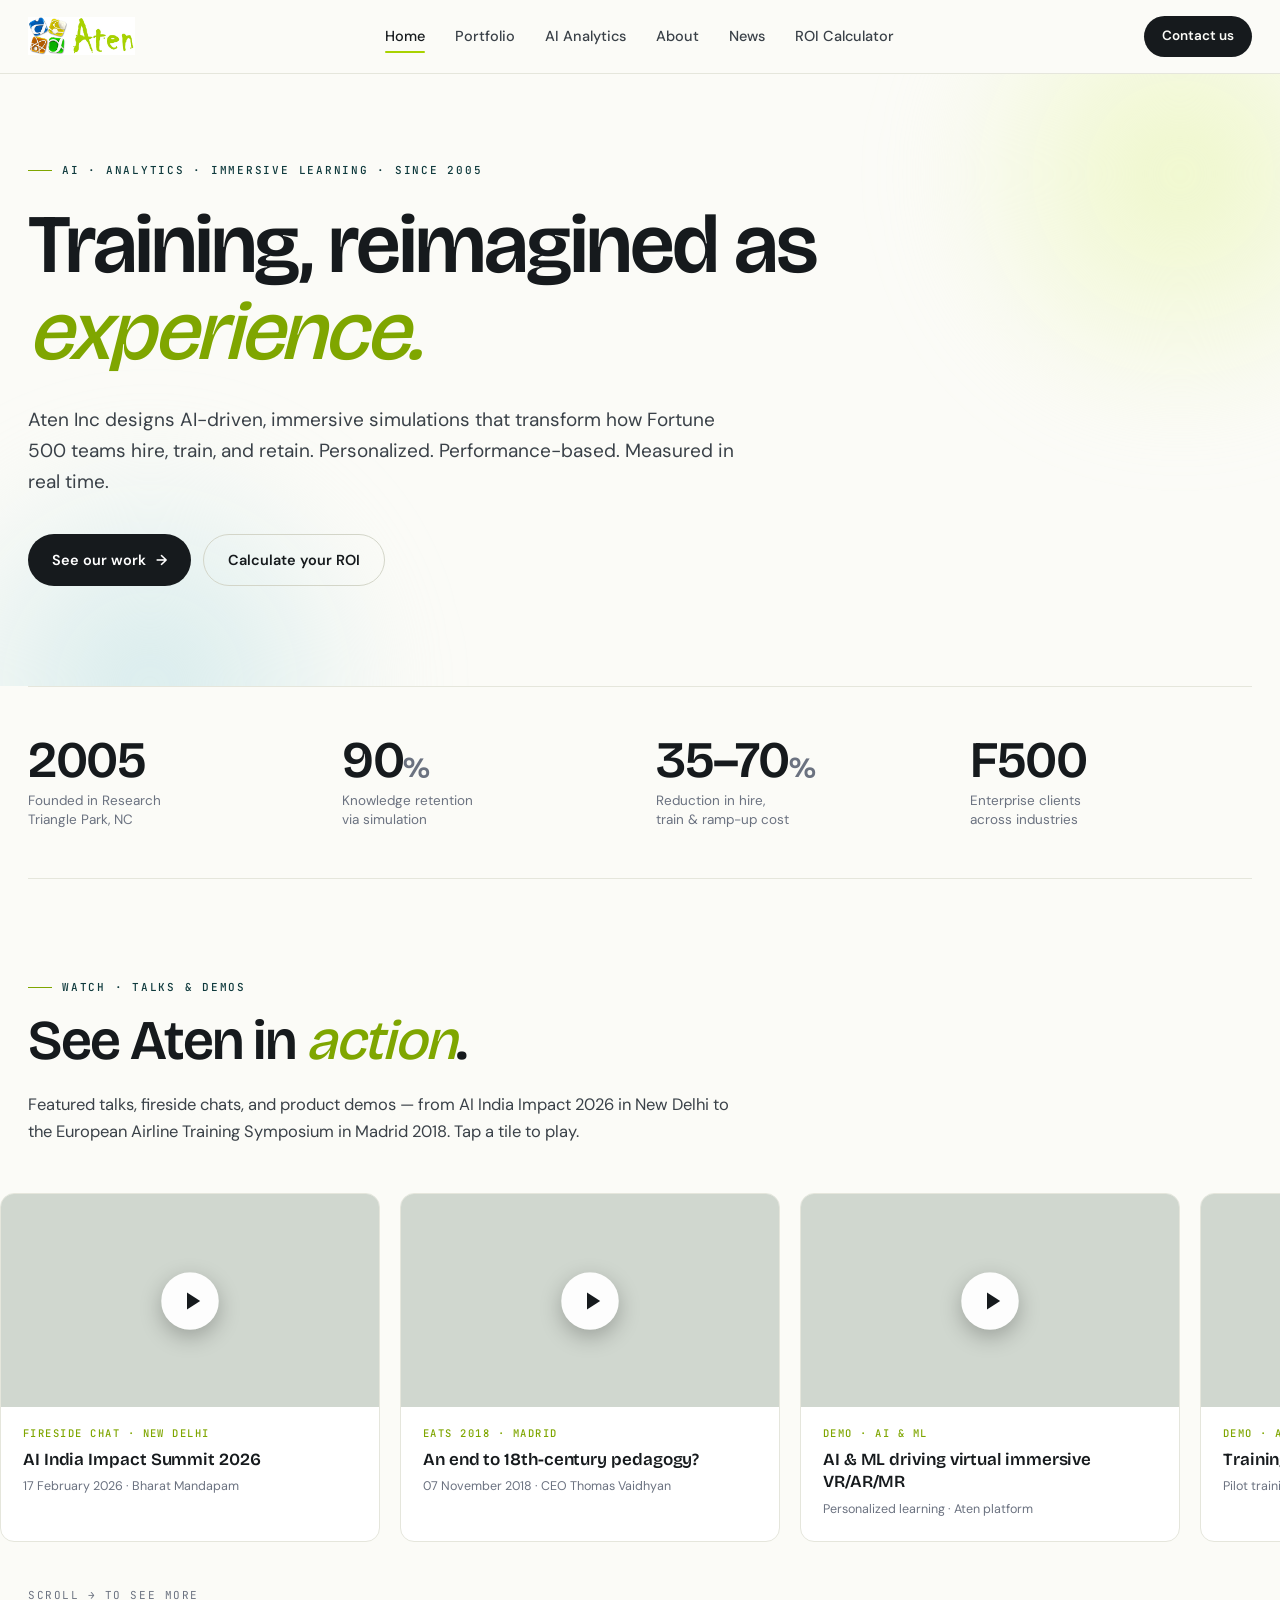
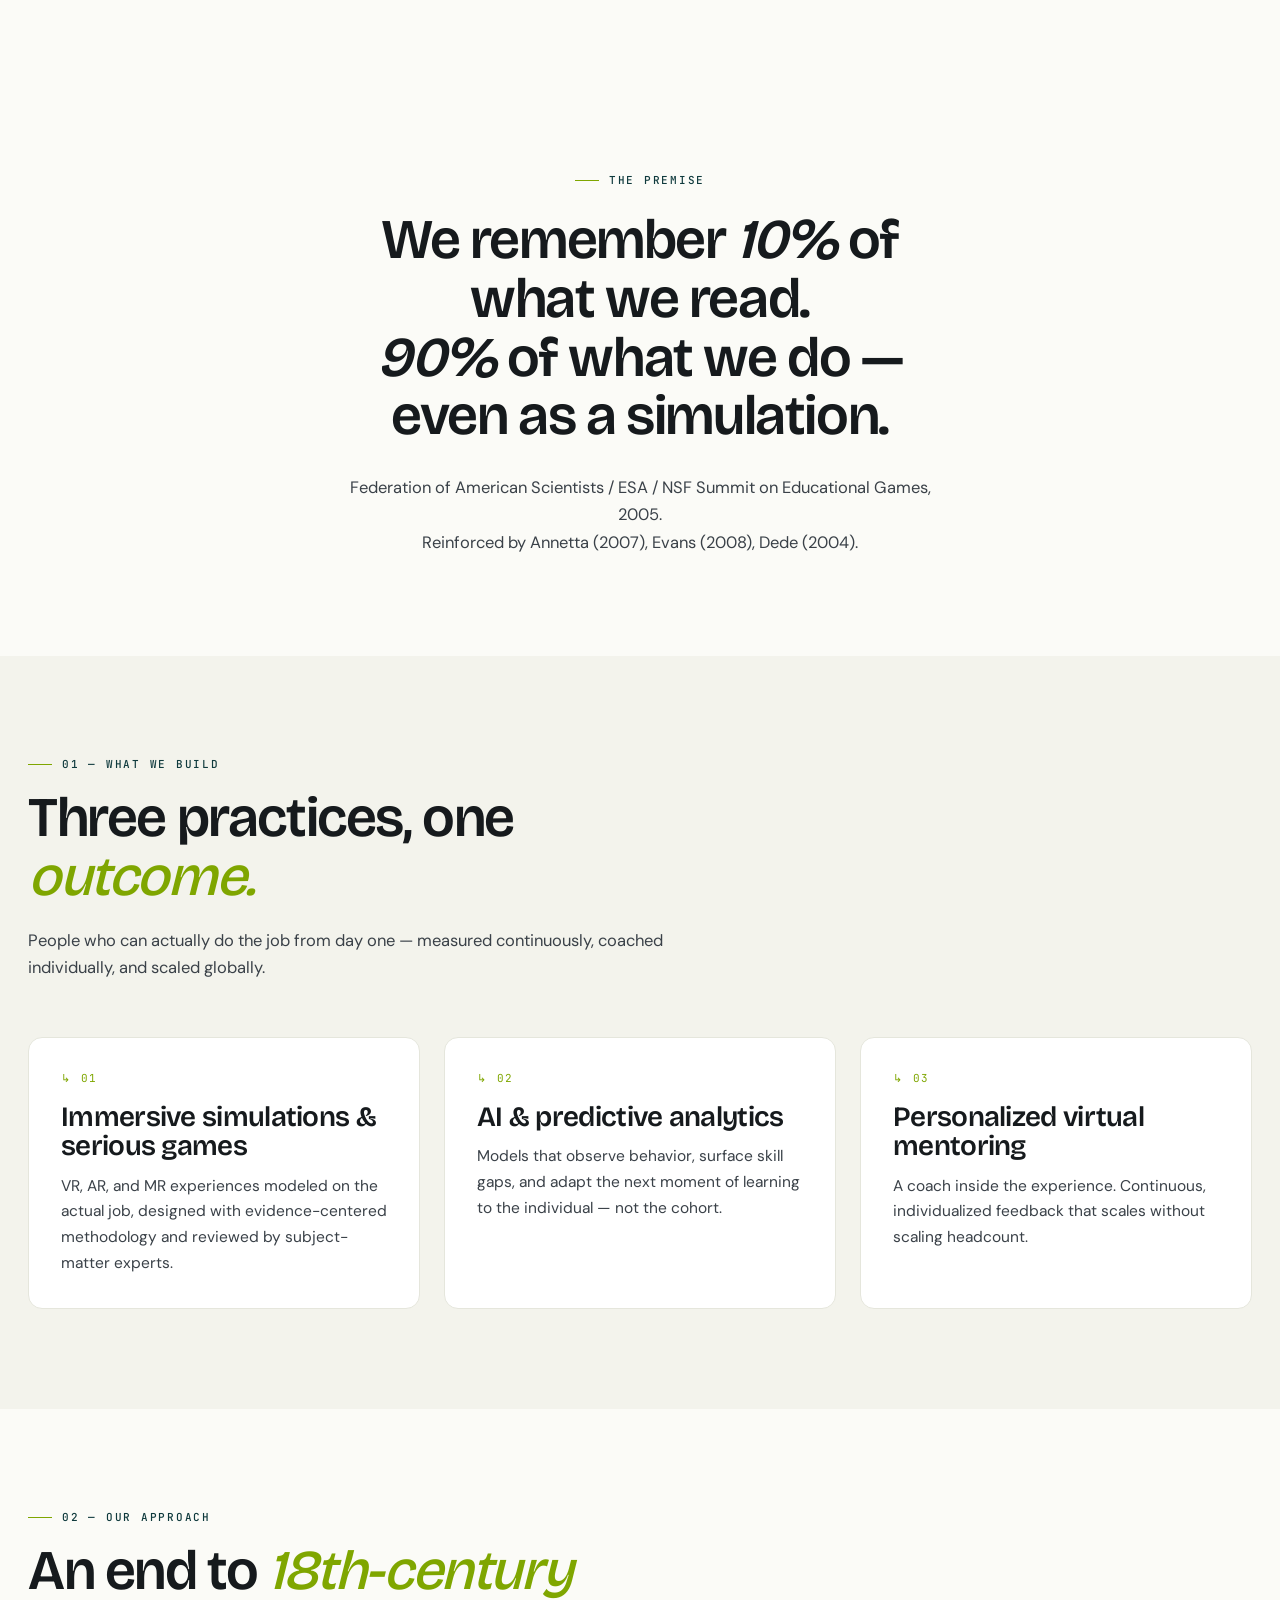
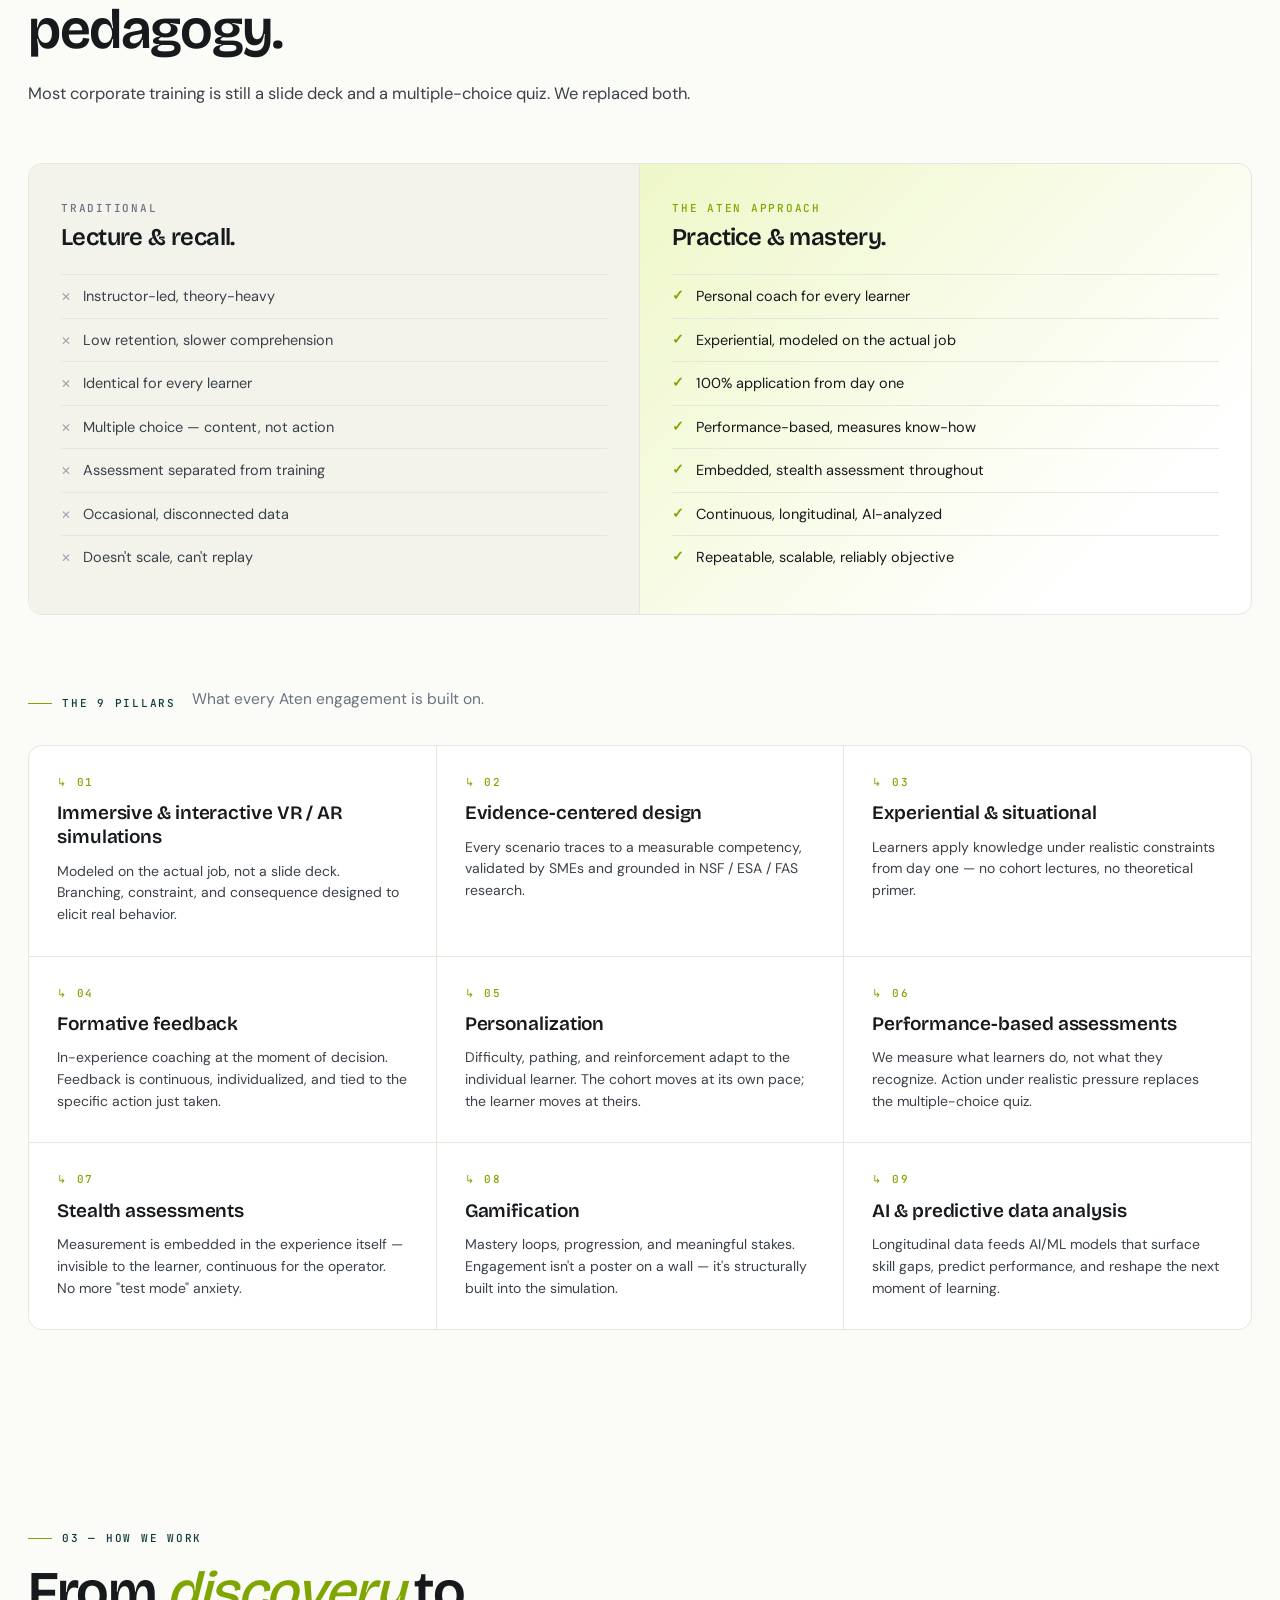
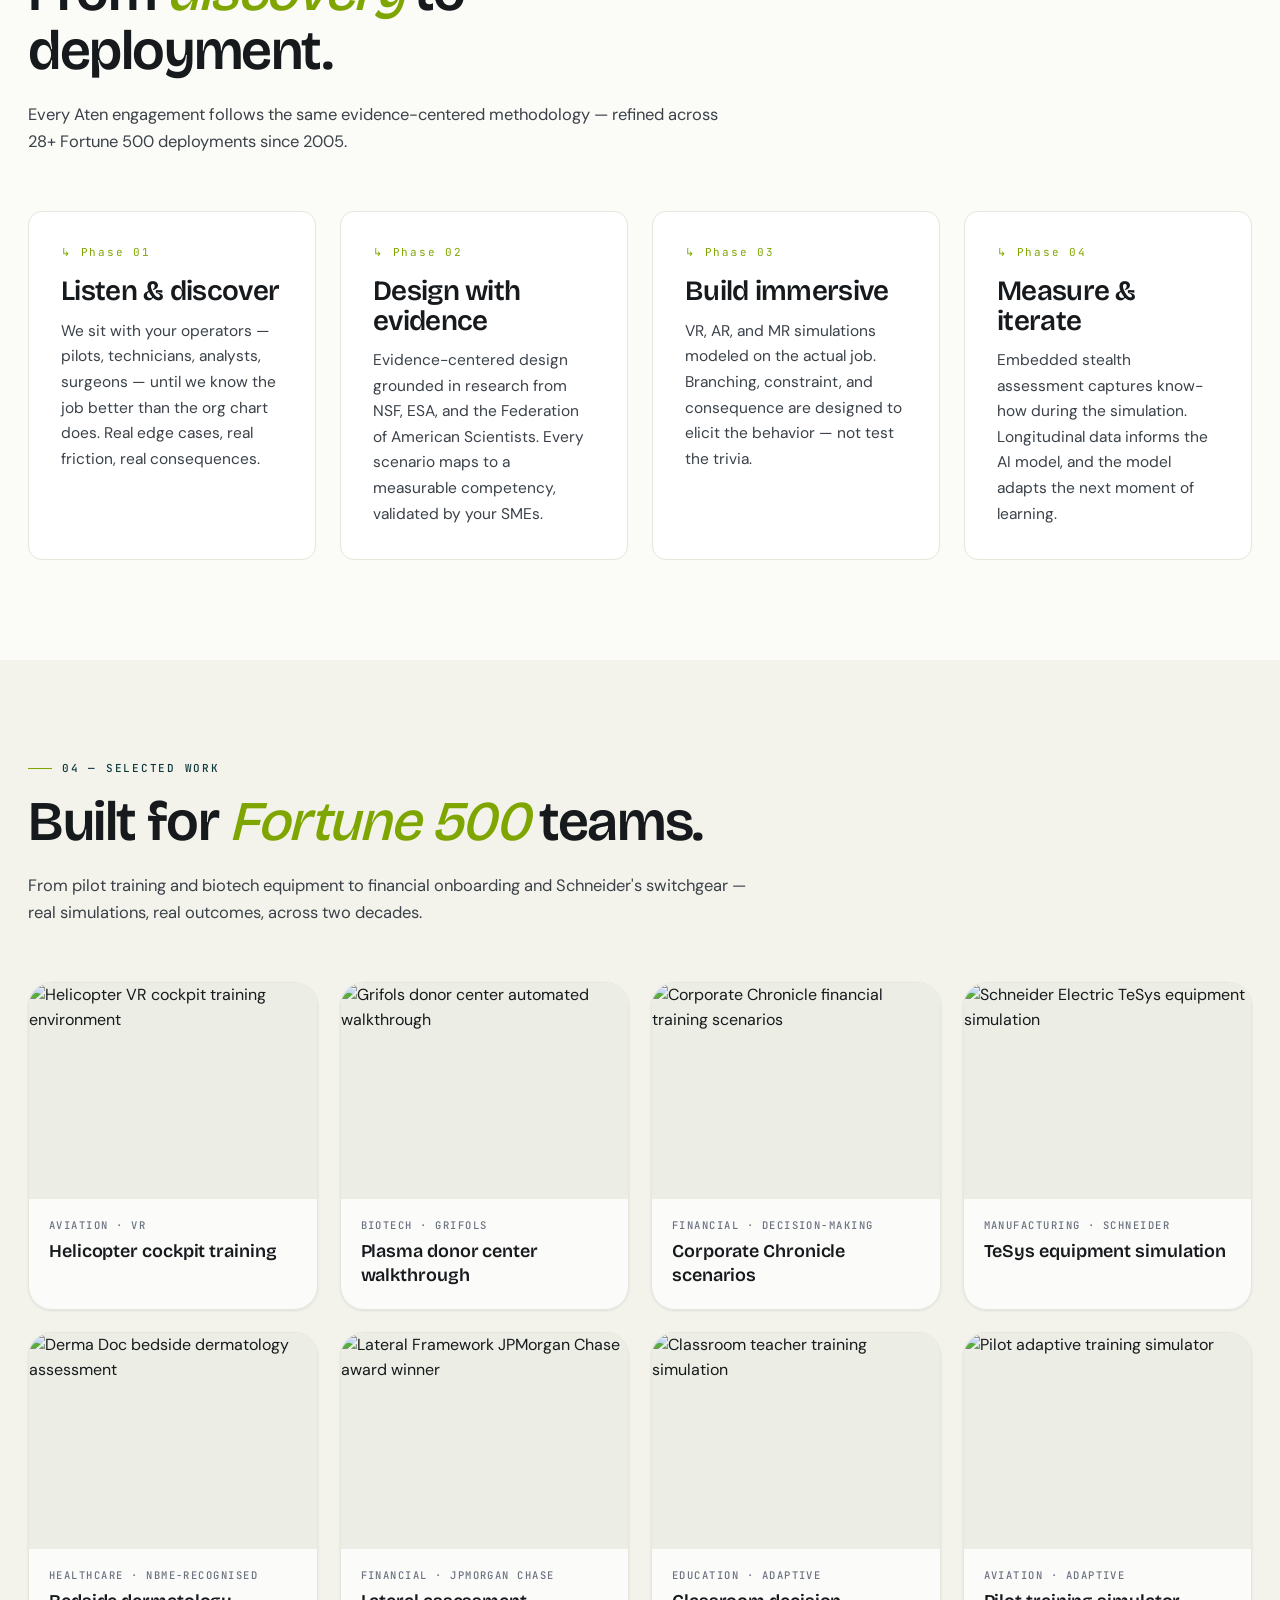
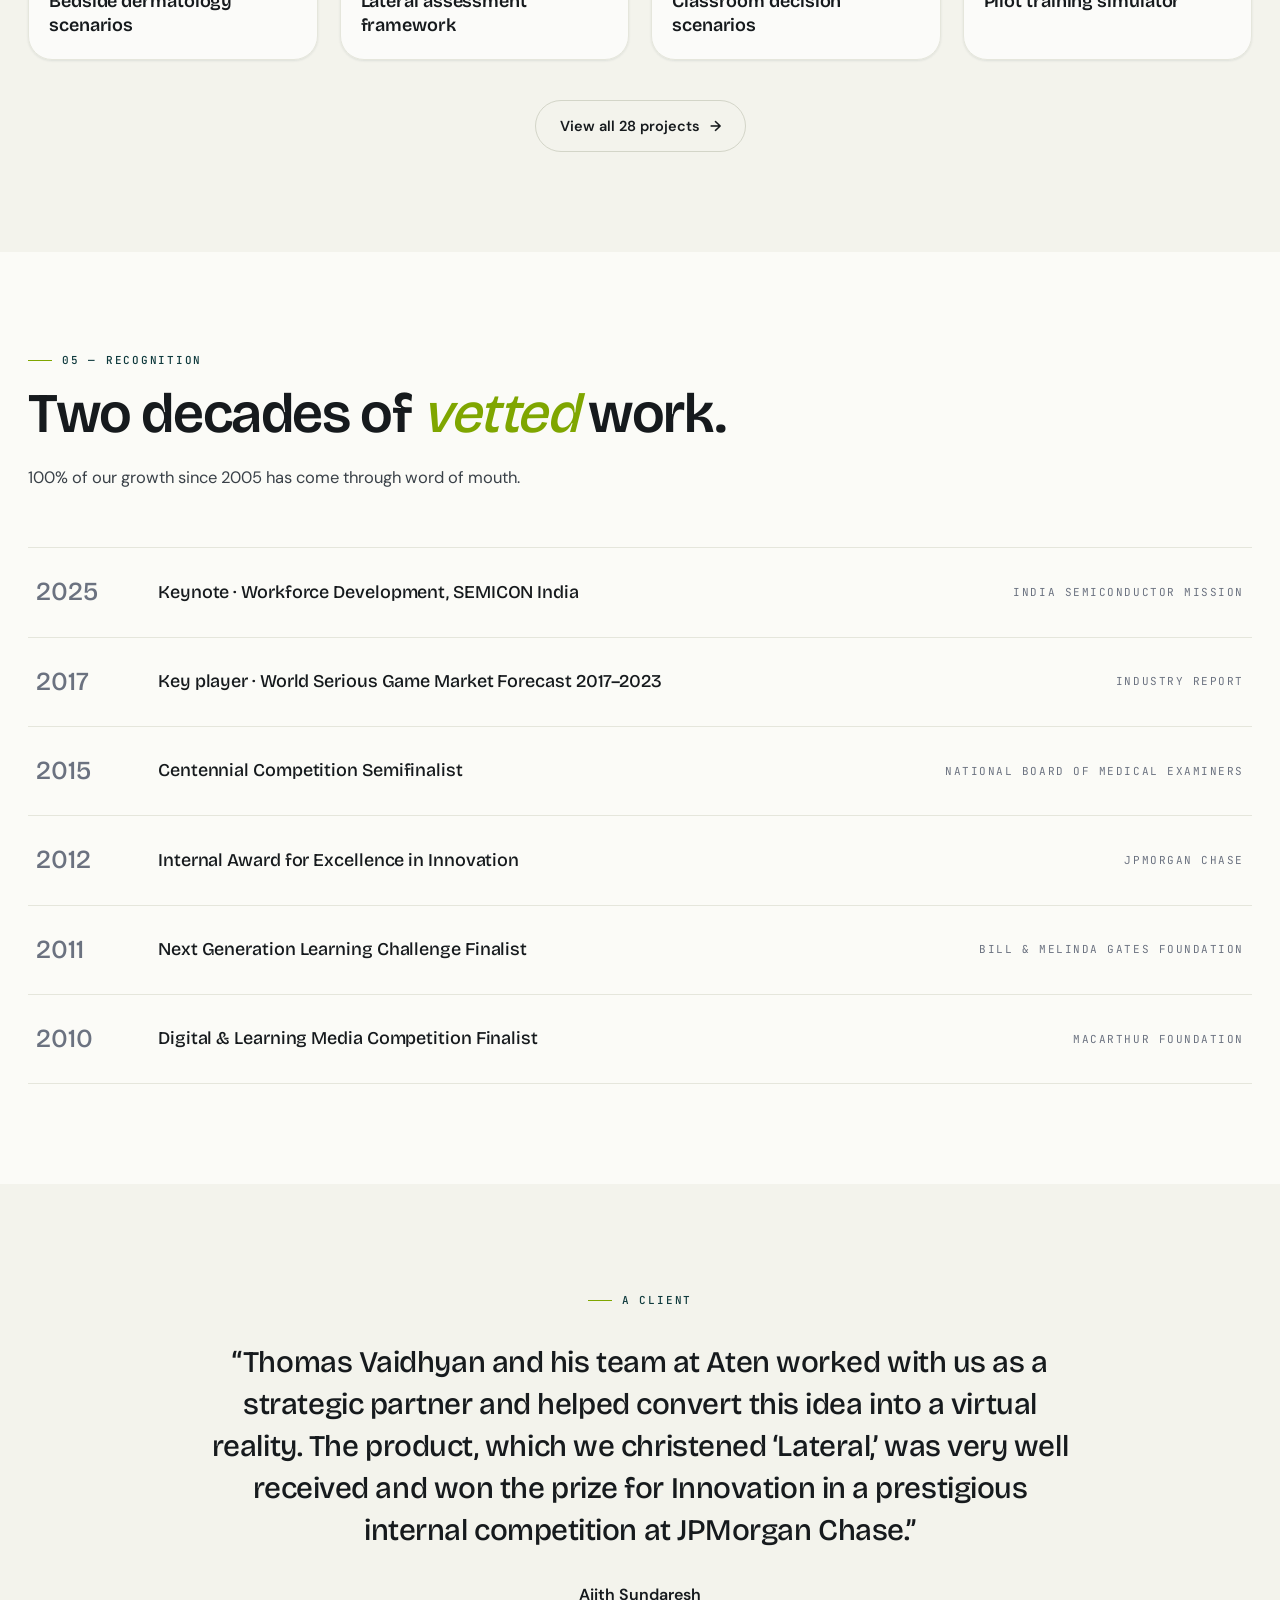
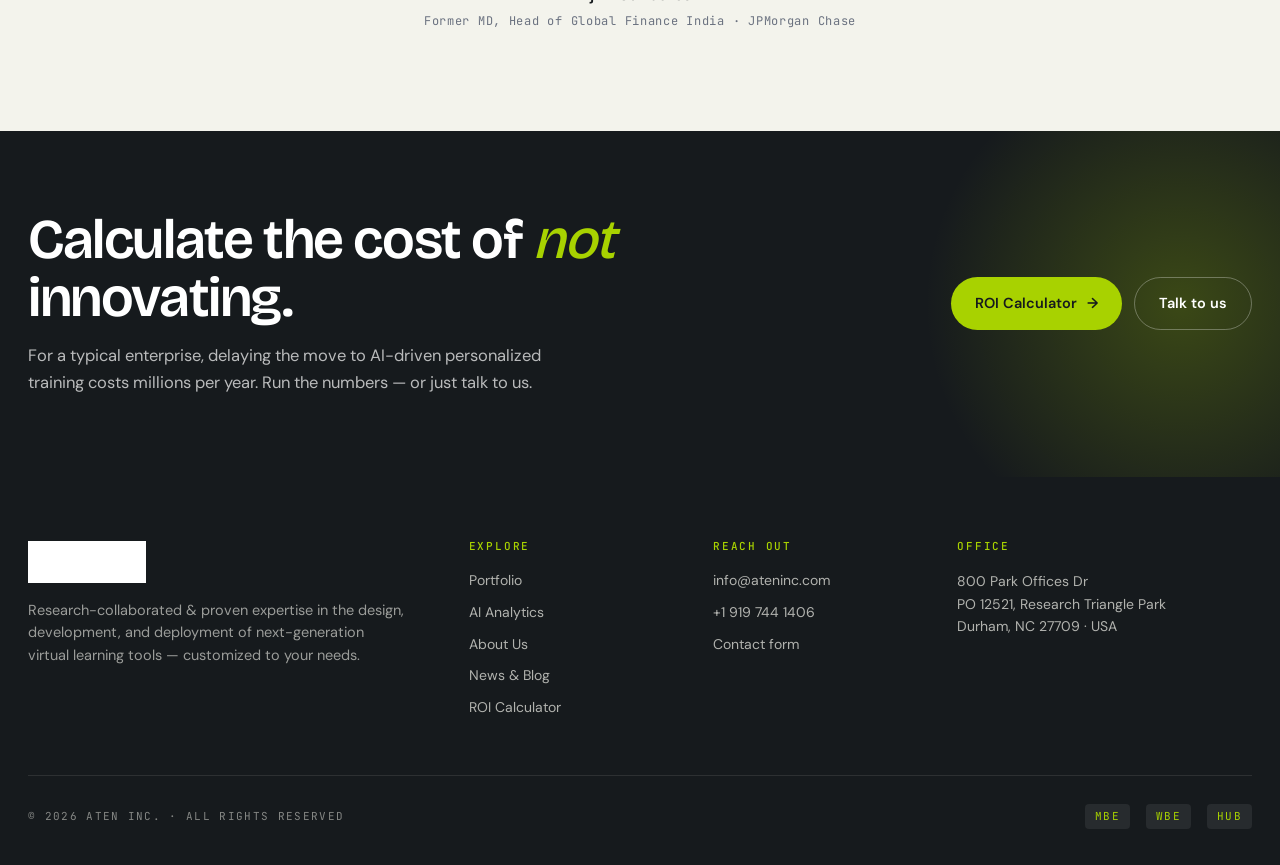
==== index.html @ 34b8e480 "Initial commit — Aten Inc website Multi-page static site: - 7 pages: home, portfolio, AI analytics, " ====
<!DOCTYPE html>
<html lang="en">
<head>
<meta charset="UTF-8" />
<meta name="viewport" content="width=device-width, initial-scale=1" />
<title>Aten Inc — AI-Driven Immersive Training & Learning Solutions</title>
<meta name="description" content="Aten Inc is an award-winning pioneer in AI, analytics, and immersive simulation-based training. Trusted by Fortune 500 companies since 2005." />
<link rel="icon" type="image/png" href="[data-uri]" />
<link rel="preconnect" href="https://fonts.googleapis.com" />
<link rel="preconnect" href="https://fonts.gstatic.com" crossorigin />
<link href="https://fonts.googleapis.com/css2?family=Bricolage+Grotesque:opsz,wght@12..96,400;12..96,500;12..96,600;12..96,700&family=DM+Sans:ital,wght@0,300;0,400;0,500;0,600;1,400&family=JetBrains+Mono:wght@400;500&display=swap" rel="stylesheet" />
<style>/* ========================================================
   Aten Inc — Shared Styles
   Light, modern, brand-aligned. Lime green + deep teal.
   ======================================================== */

:root {
  --bg: #fbfbf7;
  --surface: #ffffff;
  --surface-2: #f3f3ec;
  --surface-3: #ecede4;
  --ink: #161a1d;
  --ink-2: #3a4148;
  --ink-3: #6b7280;
  --ink-4: #9ca3af;
  --line: #e5e6dc;
  --line-strong: #d3d5c8;

  --green: #a8d200;
  --green-deep: #7fa600;
  --green-soft: #eef7c8;

  --teal: #0f3a3d;
  --teal-2: #1a5256;
  --teal-light: #d6ebec;

  --warn: #e8704c;

  --display: "Bricolage Grotesque", "DM Sans", -apple-system, system-ui, sans-serif;
  --sans: "DM Sans", -apple-system, BlinkMacSystemFont, sans-serif;
  --mono: "JetBrains Mono", "SF Mono", Menlo, monospace;

  --radius: 14px;
  --radius-sm: 8px;
  --radius-lg: 24px;

  --shadow-sm: 0 1px 2px rgba(15, 58, 61, 0.04), 0 1px 3px rgba(15, 58, 61, 0.06);
  --shadow: 0 4px 12px rgba(15, 58, 61, 0.06), 0 2px 4px rgba(15, 58, 61, 0.04);
  --shadow-lg: 0 24px 48px -12px rgba(15, 58, 61, 0.18);

  --t: 0.25s cubic-bezier(0.2, 0.7, 0.1, 1);
  --t-slow: 0.5s cubic-bezier(0.2, 0.7, 0.1, 1);
}

*, *::before, *::after { box-sizing: border-box; margin: 0; padding: 0; }
html { scroll-behavior: smooth; -webkit-text-size-adjust: 100%; }
body {
  background: var(--bg);
  color: var(--ink);
  font-family: var(--sans);
  font-size: 16px;
  line-height: 1.55;
  -webkit-font-smoothing: antialiased;
  -moz-osx-font-smoothing: grayscale;
  overflow-x: hidden;
}
img, svg { max-width: 100%; display: block; }
a { color: inherit; text-decoration: none; }
button { font: inherit; cursor: pointer; border: none; background: none; color: inherit; }

.container {
  max-width: 1280px;
  margin: 0 auto;
  padding: 0 28px;
}
.container-narrow { max-width: 920px; margin: 0 auto; padding: 0 28px; }

/* ---------- TYPOGRAPHY ---------- */
.eyebrow {
  font-family: var(--mono);
  font-size: 11px;
  font-weight: 500;
  letter-spacing: 0.16em;
  text-transform: uppercase;
  color: var(--teal);
  display: inline-flex;
  align-items: center;
  gap: 10px;
}
.eyebrow::before {
  content: "";
  width: 24px;
  height: 1px;
  background: var(--green-deep);
}

h1, h2, h3, h4 {
  font-family: var(--display);
  font-weight: 600;
  line-height: 1.05;
  letter-spacing: -0.025em;
  color: var(--ink);
}
h1 { font-size: clamp(40px, 6.5vw, 84px); font-weight: 600; }
h2 { font-size: clamp(32px, 4.5vw, 56px); }
h3 { font-size: clamp(20px, 2.4vw, 28px); }
h4 { font-size: 18px; letter-spacing: -0.01em; }

p { color: var(--ink-2); font-size: 16.5px; line-height: 1.65; }
p.lead { font-size: 19px; color: var(--ink-2); line-height: 1.55; }

.accent { color: var(--green-deep); }
.italic { font-style: italic; }

/* ---------- NAV ---------- */
nav.site-nav {
  position: sticky;
  top: 0;
  z-index: 50;
  background: rgba(251, 251, 247, 0.85);
  backdrop-filter: saturate(180%) blur(14px);
  -webkit-backdrop-filter: saturate(180%) blur(14px);
  border-bottom: 1px solid var(--line);
}
.nav-inner {
  display: flex;
  align-items: center;
  justify-content: space-between;
  padding: 16px 28px;
  max-width: 1280px;
  margin: 0 auto;
  gap: 24px;
}
.nav-logo {
  display: flex;
  align-items: center;
  gap: 8px;
  flex-shrink: 0;
}
.nav-logo img {
  height: 38px;
  width: auto;
}
.nav-links {
  display: flex;
  gap: 30px;
  list-style: none;
  font-size: 14.5px;
  font-weight: 500;
}
.nav-links a {
  color: var(--ink-2);
  transition: color var(--t);
  position: relative;
  padding: 6px 0;
}
.nav-links a:hover, .nav-links a.active { color: var(--ink); }
.nav-links a.active::after {
  content: "";
  position: absolute;
  bottom: -2px; left: 0; right: 0;
  height: 2px;
  background: var(--green);
  border-radius: 2px;
}
.nav-cta {
  font-size: 13.5px;
  font-weight: 600;
  padding: 10px 18px;
  background: var(--ink);
  color: var(--bg);
  border-radius: 999px;
  transition: all var(--t);
  white-space: nowrap;
}
.nav-cta:hover {
  background: var(--teal);
  transform: translateY(-1px);
}
.nav-burger {
  display: none;
  width: 28px;
  height: 28px;
  flex-direction: column;
  justify-content: center;
  gap: 5px;
}
.nav-burger span {
  display: block;
  height: 2px;
  background: var(--ink);
  border-radius: 2px;
  transition: all var(--t);
}

@media (max-width: 880px) {
  .nav-links, .nav-cta { display: none; }
  .nav-burger { display: flex; }
  .nav-inner.open + .mobile-drawer { display: block; }
}

.mobile-drawer {
  display: none;
  border-bottom: 1px solid var(--line);
  background: var(--bg);
  padding: 12px 28px 24px;
}
.mobile-drawer ul {
  list-style: none;
  display: flex;
  flex-direction: column;
  gap: 4px;
}
.mobile-drawer a {
  display: block;
  padding: 12px 0;
  border-bottom: 1px solid var(--line);
  font-weight: 500;
  font-size: 16px;
}
.mobile-drawer a:last-child { border-bottom: none; }

/* ---------- BUTTONS ---------- */
.btn {
  display: inline-flex;
  align-items: center;
  gap: 10px;
  padding: 14px 24px;
  border-radius: 999px;
  font-weight: 600;
  font-size: 14.5px;
  transition: all var(--t);
  white-space: nowrap;
}
.btn-primary {
  background: var(--ink);
  color: #fff;
}
.btn-primary:hover {
  background: var(--teal);
  transform: translateY(-1px);
  box-shadow: var(--shadow);
}
.btn-accent {
  background: var(--green);
  color: var(--ink);
}
.btn-accent:hover {
  background: var(--green-deep);
  color: #fff;
  transform: translateY(-1px);
  box-shadow: 0 6px 16px rgba(168, 210, 0, 0.35);
}
.btn-ghost {
  background: transparent;
  color: var(--ink);
  border: 1.5px solid var(--line-strong);
}
.btn-ghost:hover {
  border-color: var(--ink);
  background: var(--surface-2);
}
.btn-arrow { transition: transform var(--t); }
.btn:hover .btn-arrow { transform: translateX(4px); }

/* ---------- HERO ---------- */
.hero {
  padding: 80px 0 100px;
  position: relative;
  overflow: hidden;
}
.hero-grid {
  display: grid;
  grid-template-columns: 1fr;
  gap: 48px;
}
.hero h1 { max-width: 16ch; margin-top: 22px; }
.hero h1 em {
  font-style: italic;
  color: var(--green-deep);
  font-weight: 500;
}
.hero-lead {
  margin-top: 28px;
  max-width: 56ch;
  font-size: 19px;
  color: var(--ink-2);
}
.hero-actions {
  margin-top: 36px;
  display: flex;
  gap: 12px;
  flex-wrap: wrap;
}

.hero-blob {
  position: absolute;
  width: 600px;
  height: 600px;
  border-radius: 50%;
  background: radial-gradient(circle at center, var(--green-soft) 0%, transparent 60%);
  filter: blur(40px);
  pointer-events: none;
  z-index: -1;
}
.hero-blob.tr { top: -200px; right: -200px; }
.hero-blob.bl { bottom: -300px; left: -150px; background: radial-gradient(circle at center, var(--teal-light) 0%, transparent 60%); }

@media (max-width: 720px) {
  .hero { padding: 56px 0 80px; }
}

/* ---------- SECTIONS ---------- */
.section {
  padding: 100px 0;
  position: relative;
}
.section-tinted { background: var(--surface-2); }
.section-dark {
  background: var(--ink);
  color: #f3f3ec;
}
.section-dark h1, .section-dark h2, .section-dark h3 { color: #fff; }
.section-dark p { color: rgba(243, 243, 236, 0.75); }
.section-dark .eyebrow { color: var(--green); }
.section-dark .eyebrow::before { background: var(--green); }

.section-head {
  display: grid;
  grid-template-columns: 1fr;
  gap: 16px;
  margin-bottom: 56px;
  max-width: 720px;
}
.section-head.center { margin-left: auto; margin-right: auto; text-align: center; }
.section-head.center .eyebrow { justify-content: center; }
.section-head h2 em { font-style: italic; color: var(--green-deep); font-weight: 500; }
.section-head p { margin-top: 4px; }

@media (max-width: 720px) {
  .section { padding: 72px 0; }
  .section-head { margin-bottom: 40px; }
}

/* ---------- CARD GRID ---------- */
.grid {
  display: grid;
  gap: 24px;
}
.grid-3 { grid-template-columns: repeat(3, 1fr); }
.grid-4 { grid-template-columns: repeat(4, 1fr); }
.grid-2 { grid-template-columns: repeat(2, 1fr); }

@media (max-width: 980px) {
  .grid-3, .grid-4 { grid-template-columns: repeat(2, 1fr); }
}
@media (max-width: 640px) {
  .grid-3, .grid-4, .grid-2 { grid-template-columns: 1fr; }
}

.card {
  background: var(--surface);
  border: 1px solid var(--line);
  border-radius: var(--radius);
  padding: 32px;
  transition: all var(--t);
}
.card:hover {
  border-color: var(--line-strong);
  transform: translateY(-2px);
  box-shadow: var(--shadow);
}
.card .num {
  font-family: var(--mono);
  font-size: 11px;
  letter-spacing: 0.16em;
  color: var(--green-deep);
  margin-bottom: 16px;
  display: block;
}
.card h3 {
  margin-bottom: 12px;
}
.card p {
  font-size: 15.5px;
}

/* ---------- STATS ---------- */
.stats-row {
  display: grid;
  grid-template-columns: repeat(4, 1fr);
  gap: 32px;
  padding: 48px 0;
  border-top: 1px solid var(--line);
  border-bottom: 1px solid var(--line);
}
.stat {
  display: flex;
  flex-direction: column;
  gap: 6px;
}
.stat-num {
  font-family: var(--display);
  font-weight: 600;
  font-size: clamp(36px, 4vw, 52px);
  line-height: 1;
  letter-spacing: -0.025em;
  color: var(--ink);
}
.stat-num small { font-size: 0.55em; color: var(--ink-3); }
.stat-label {
  font-size: 13.5px;
  color: var(--ink-3);
  line-height: 1.4;
}
@media (max-width: 720px) {
  .stats-row { grid-template-columns: 1fr 1fr; gap: 28px; }
}

/* ---------- COMPARE TABLE ---------- */
.compare {
  display: grid;
  grid-template-columns: 1fr 1fr;
  gap: 0;
  border: 1px solid var(--line);
  border-radius: var(--radius);
  overflow: hidden;
  background: var(--surface);
}
.compare-col { padding: 36px 32px; }
.compare-col.old {
  background: var(--surface-2);
  border-right: 1px solid var(--line);
}
.compare-col.new {
  background: linear-gradient(135deg, var(--green-soft) 0%, transparent 80%);
}
.compare-tag {
  font-family: var(--mono);
  font-size: 11px;
  letter-spacing: 0.16em;
  text-transform: uppercase;
  color: var(--ink-3);
  margin-bottom: 8px;
  font-weight: 500;
}
.compare-col.new .compare-tag { color: var(--green-deep); }
.compare h3 {
  font-family: var(--display);
  font-size: 24px;
  margin-bottom: 24px;
}
.compare ul { list-style: none; }
.compare ul li {
  padding: 10px 0;
  font-size: 14.5px;
  display: flex;
  gap: 12px;
  align-items: flex-start;
  color: var(--ink-2);
  border-top: 1px solid var(--line);
}
.compare-col.old ul li::before {
  content: "✕";
  color: var(--ink-4);
  font-size: 12px;
  margin-top: 3px;
}
.compare-col.new ul li::before {
  content: "✓";
  color: var(--green-deep);
  font-weight: 700;
  font-size: 14px;
}
.compare-col.new ul li { color: var(--ink); }
@media (max-width: 720px) {
  .compare { grid-template-columns: 1fr; }
  .compare-col.old { border-right: none; border-bottom: 1px solid var(--line); }
}

/* ---------- TESTIMONIAL ---------- */
.quote {
  max-width: 880px;
  margin: 0 auto;
  text-align: center;
}
.quote blockquote {
  font-family: var(--display);
  font-size: clamp(22px, 2.4vw, 30px);
  line-height: 1.4;
  font-weight: 500;
  letter-spacing: -0.015em;
  color: var(--ink);
  margin-bottom: 32px;
}
.quote-attr {
  display: flex;
  flex-direction: column;
  gap: 4px;
  align-items: center;
}
.quote-name { font-weight: 600; color: var(--ink); }
.quote-role {
  font-family: var(--mono);
  font-size: 12px;
  color: var(--ink-3);
  letter-spacing: 0.06em;
}

/* ---------- AWARDS LIST ---------- */
.awards { border-top: 1px solid var(--line); }
.award {
  display: grid;
  grid-template-columns: 90px 1fr auto;
  align-items: center;
  gap: 32px;
  padding: 24px 8px;
  border-bottom: 1px solid var(--line);
  transition: padding var(--t), background var(--t);
}
.award:hover { padding-left: 18px; background: var(--surface-2); }
.award-year {
  font-family: var(--display);
  font-weight: 500;
  font-size: 26px;
  color: var(--ink-3);
  transition: color var(--t);
}
.award:hover .award-year { color: var(--green-deep); }
.award-title {
  font-family: var(--display);
  font-size: 18px;
  font-weight: 500;
  color: var(--ink);
  letter-spacing: -0.005em;
}
.award-org {
  font-family: var(--mono);
  font-size: 11px;
  text-transform: uppercase;
  letter-spacing: 0.14em;
  color: var(--ink-3);
}
@media (max-width: 720px) {
  .award { grid-template-columns: 1fr; gap: 4px; padding: 18px 8px; }
  .award-year { font-size: 22px; }
  .award-title { font-size: 16px; }
}

/* ---------- CTA BANNER ---------- */
.cta-banner {
  background: var(--ink);
  color: #fff;
  padding: 80px 0;
  position: relative;
  overflow: hidden;
}
.cta-banner::before {
  content: "";
  position: absolute;
  top: 50%; right: -200px;
  transform: translateY(-50%);
  width: 600px; height: 600px;
  border-radius: 50%;
  background: radial-gradient(circle at center, rgba(168, 210, 0, 0.25) 0%, transparent 60%);
  pointer-events: none;
}
.cta-inner {
  display: grid;
  grid-template-columns: 2fr 1fr;
  gap: 48px;
  align-items: center;
  position: relative;
  z-index: 1;
}
.cta-banner h2 { color: #fff; }
.cta-banner h2 em { color: var(--green); font-style: italic; font-weight: 500; }
.cta-banner p { color: rgba(255, 255, 255, 0.7); margin-top: 14px; max-width: 50ch; }
.cta-actions {
  display: flex;
  gap: 12px;
  justify-self: end;
  flex-wrap: wrap;
}
@media (max-width: 820px) {
  .cta-inner { grid-template-columns: 1fr; }
  .cta-actions { justify-self: start; }
}

/* ---------- FOOTER ---------- */
footer.site-footer {
  background: var(--ink);
  color: rgba(243, 243, 236, 0.7);
  padding: 64px 0 36px;
}
.footer-grid {
  display: grid;
  grid-template-columns: 2fr 1fr 1fr 1.5fr;
  gap: 48px;
  margin-bottom: 56px;
}
.footer-brand img {
  height: 42px;
  filter: brightness(0) invert(1);
  margin-bottom: 16px;
}
.footer-tag {
  font-size: 14.5px;
  line-height: 1.55;
  max-width: 38ch;
  color: rgba(243, 243, 236, 0.6);
}
.footer-col h4 {
  font-family: var(--mono);
  font-size: 11px;
  font-weight: 500;
  letter-spacing: 0.16em;
  text-transform: uppercase;
  color: var(--green);
  margin-bottom: 18px;
}
.footer-col ul { list-style: none; display: flex; flex-direction: column; gap: 10px; font-size: 14px; }
.footer-col a { color: rgba(243, 243, 236, 0.7); transition: color var(--t); }
.footer-col a:hover { color: #fff; }
.footer-col p { color: rgba(243, 243, 236, 0.7); font-size: 14px; line-height: 1.6; }
.footer-bottom {
  display: flex;
  justify-content: space-between;
  align-items: center;
  padding-top: 28px;
  border-top: 1px solid rgba(243, 243, 236, 0.1);
  font-family: var(--mono);
  font-size: 11px;
  letter-spacing: 0.12em;
  text-transform: uppercase;
  color: rgba(243, 243, 236, 0.5);
}
.footer-bottom .cert {
  display: flex;
  gap: 16px;
}
.footer-bottom .cert span {
  padding: 4px 10px;
  background: rgba(243, 243, 236, 0.08);
  border-radius: 4px;
  color: var(--green);
}
@media (max-width: 880px) {
  .footer-grid { grid-template-columns: 1fr 1fr; gap: 36px; }
}
@media (max-width: 560px) {
  .footer-grid { grid-template-columns: 1fr; }
  .footer-bottom { flex-direction: column; gap: 16px; align-items: flex-start; }
}

/* ---------- PORTFOLIO GRID ---------- */
.filters {
  display: flex;
  gap: 6px;
  flex-wrap: wrap;
  margin-bottom: 32px;
  padding: 6px;
  background: var(--surface-2);
  border-radius: 999px;
  width: max-content;
  max-width: 100%;
  overflow-x: auto;
}
.filter-btn {
  padding: 9px 18px;
  font-size: 13px;
  font-weight: 500;
  border-radius: 999px;
  color: var(--ink-3);
  transition: all var(--t);
  white-space: nowrap;
}
.filter-btn:hover { color: var(--ink); }
.filter-btn.active {
  background: var(--ink);
  color: #fff;
}

.portfolio-grid {
  display: grid;
  grid-template-columns: repeat(3, 1fr);
  gap: 20px;
}
@media (max-width: 980px) { .portfolio-grid { grid-template-columns: repeat(2, 1fr); } }
@media (max-width: 600px) { .portfolio-grid { grid-template-columns: 1fr; } }

.portfolio-item {
  background: var(--surface);
  border: 1px solid var(--line);
  border-radius: var(--radius);
  overflow: hidden;
  cursor: pointer;
  transition: all var(--t);
  display: flex;
  flex-direction: column;
}
.portfolio-item:hover {
  transform: translateY(-3px);
  box-shadow: var(--shadow-lg);
  border-color: transparent;
}
.portfolio-thumb {
  position: relative;
  aspect-ratio: 16 / 10;
  overflow: hidden;
  background: var(--surface-3);
}
.portfolio-thumb img {
  width: 100%;
  height: 100%;
  object-fit: cover;
  transition: transform var(--t-slow);
}
.portfolio-item:hover .portfolio-thumb img { transform: scale(1.04); }
.play-icon {
  position: absolute;
  inset: 0;
  display: grid;
  place-items: center;
  background: rgba(15, 58, 61, 0);
  transition: background var(--t);
}
.play-icon::after {
  content: "";
  width: 56px; height: 56px;
  border-radius: 50%;
  background: rgba(255, 255, 255, 0.95);
  background-image: url("data:image/svg+xml,%3Csvg xmlns='http://www.w3.org/2000/svg' viewBox='0 0 24 24' fill='%23161a1d'%3E%3Cpath d='M8 5v14l11-7z'/%3E%3C/svg%3E");
  background-repeat: no-repeat;
  background-position: center;
  background-size: 28px;
  transform: scale(0.8);
  opacity: 0;
  transition: all var(--t);
  box-shadow: 0 8px 24px rgba(0, 0, 0, 0.25);
}
.portfolio-item:hover .play-icon { background: rgba(15, 58, 61, 0.18); }
.portfolio-item:hover .play-icon::after { transform: scale(1); opacity: 1; }
.portfolio-meta {
  padding: 18px 20px 22px;
}
.portfolio-cat {
  font-family: var(--mono);
  font-size: 10.5px;
  letter-spacing: 0.14em;
  text-transform: uppercase;
  color: var(--green-deep);
  margin-bottom: 6px;
  font-weight: 500;
}
.portfolio-title {
  font-family: var(--display);
  font-size: 17.5px;
  font-weight: 600;
  color: var(--ink);
  letter-spacing: -0.01em;
  line-height: 1.25;
  margin-bottom: 4px;
}
.portfolio-date {
  font-size: 12.5px;
  color: var(--ink-3);
}

/* ---------- VIDEO LIGHTBOX ---------- */
.lightbox {
  position: fixed;
  inset: 0;
  background: rgba(15, 18, 20, 0.92);
  backdrop-filter: blur(8px);
  z-index: 100;
  display: none;
  align-items: center;
  justify-content: center;
  padding: 24px;
  animation: fade 0.3s ease;
}
.lightbox.open { display: flex; }
@keyframes fade { from { opacity: 0; } to { opacity: 1; } }
.lightbox-inner {
  position: relative;
  width: 100%;
  max-width: 1100px;
  aspect-ratio: 16 / 9;
  background: #000;
  border-radius: var(--radius);
  overflow: hidden;
  box-shadow: 0 30px 80px rgba(0, 0, 0, 0.5);
}
.lightbox iframe {
  width: 100%;
  height: 100%;
  border: 0;
}
.lightbox-close {
  position: absolute;
  top: -48px;
  right: 0;
  width: 36px;
  height: 36px;
  border-radius: 50%;
  background: rgba(255, 255, 255, 0.1);
  color: #fff;
  display: grid;
  place-items: center;
  font-size: 22px;
  transition: background var(--t);
}
.lightbox-close:hover { background: rgba(255, 255, 255, 0.2); }
.lightbox-caption {
  position: absolute;
  bottom: -40px;
  left: 0;
  font-family: var(--mono);
  font-size: 12px;
  letter-spacing: 0.1em;
  text-transform: uppercase;
  color: rgba(255, 255, 255, 0.7);
}

/* ---------- FORM ---------- */
.form-row {
  display: grid;
  grid-template-columns: 1fr 1fr;
  gap: 18px;
  margin-bottom: 18px;
}
@media (max-width: 600px) { .form-row { grid-template-columns: 1fr; } }
.field { display: flex; flex-direction: column; gap: 6px; }
.field label {
  font-family: var(--mono);
  font-size: 11px;
  letter-spacing: 0.14em;
  text-transform: uppercase;
  color: var(--ink-3);
  font-weight: 500;
}
.field input, .field textarea, .field select {
  font-family: inherit;
  font-size: 15px;
  padding: 14px 16px;
  border: 1.5px solid var(--line-strong);
  border-radius: var(--radius-sm);
  background: var(--surface);
  color: var(--ink);
  transition: border-color var(--t);
}
.field input:focus, .field textarea:focus, .field select:focus {
  outline: none;
  border-color: var(--green-deep);
}
.field textarea { resize: vertical; min-height: 120px; }

/* ---------- ROI SLIDER ---------- */
.slider-row {
  display: grid;
  grid-template-columns: 1fr;
  gap: 8px;
  padding: 14px 0;
  border-bottom: 1px solid var(--line);
}
.slider-head {
  display: flex;
  justify-content: space-between;
  align-items: center;
}
.slider-label {
  font-family: var(--mono);
  font-size: 12px;
  letter-spacing: 0.1em;
  text-transform: uppercase;
  color: var(--ink-2);
}
.slider-value {
  font-family: var(--display);
  font-size: 22px;
  font-weight: 600;
  color: var(--ink);
}
input[type="range"] {
  -webkit-appearance: none;
  appearance: none;
  width: 100%;
  height: 4px;
  background: var(--line);
  border-radius: 2px;
  outline: none;
}
input[type="range"]::-webkit-slider-thumb {
  -webkit-appearance: none;
  appearance: none;
  width: 22px;
  height: 22px;
  border-radius: 50%;
  background: var(--green);
  border: 3px solid var(--ink);
  cursor: pointer;
  transition: transform var(--t);
}
input[type="range"]::-webkit-slider-thumb:hover { transform: scale(1.15); }
input[type="range"]::-moz-range-thumb {
  width: 22px;
  height: 22px;
  border-radius: 50%;
  background: var(--green);
  border: 3px solid var(--ink);
  cursor: pointer;
}

/* ---------- ENTRANCE ANIMATIONS ---------- */
@keyframes rise {
  from { opacity: 0; transform: translateY(18px); }
  to   { opacity: 1; transform: translateY(0); }
}
.reveal { opacity: 0; animation: rise 0.8s cubic-bezier(0.2, 0.7, 0.1, 1) forwards; }
.reveal.d1 { animation-delay: 0.05s; }
.reveal.d2 { animation-delay: 0.15s; }
.reveal.d3 { animation-delay: 0.25s; }
.reveal.d4 { animation-delay: 0.35s; }
.reveal.d5 { animation-delay: 0.45s; }

.scroll-reveal {
  opacity: 0;
  transform: translateY(24px);
  transition: opacity 0.7s cubic-bezier(0.2, 0.7, 0.1, 1), transform 0.7s cubic-bezier(0.2, 0.7, 0.1, 1);
}
.scroll-reveal.in { opacity: 1; transform: translateY(0); }

/* ---------- UTIL ---------- */
.text-center { text-align: center; }
.mt-0 { margin-top: 0 !important; }
.mt-2 { margin-top: 16px; }
.mt-4 { margin-top: 32px; }
.divider { height: 1px; background: var(--line); margin: 0; }
</style>
</head>
<body>

<!-- ============== NAV ============== -->
<nav class="site-nav">
  <div class="nav-inner">
    <a href="index.html" class="nav-logo">
      <img src="[data-uri]" alt="Aten Inc." />
    </a>
    <ul class="nav-links">
      <li><a href="index.html" class="active">Home</a></li>
      <li><a href="portfolio.html">Portfolio</a></li>
      <li><a href="ai-analytics.html">AI Analytics</a></li>
      <li><a href="about.html">About</a></li>
      <li><a href="news.html">News</a></li>
      <li><a href="roi-calculator.html">ROI Calculator</a></li>
    </ul>
    <a href="contact.html" class="nav-cta">Contact us</a>
    <button class="nav-burger" aria-label="Menu"><span></span><span></span><span></span></button>
  </div>
  <div class="mobile-drawer">
    <ul>
      <li><a href="index.html">Home</a></li>
      <li><a href="portfolio.html">Portfolio</a></li>
      <li><a href="ai-analytics.html">AI Analytics</a></li>
      <li><a href="about.html">About</a></li>
      <li><a href="news.html">News &amp; Blog</a></li>
      <li><a href="roi-calculator.html">ROI Calculator</a></li>
      <li><a href="contact.html">Contact</a></li>
    </ul>
  </div>
</nav>

<!-- ============== HERO ============== -->
<header class="hero">
  <div class="hero-blob tr"></div>
  <div class="hero-blob bl"></div>
  <div class="container">
    <div class="reveal d1"><span class="eyebrow">AI · Analytics · Immersive Learning · Since 2005</span></div>
    <h1 class="reveal d2">Training, reimagined as <em>experience.</em></h1>
    <p class="hero-lead reveal d3">
      Aten Inc designs AI-driven, immersive simulations that transform how Fortune 500 teams hire, train, and retain. Personalized. Performance-based. Measured in real time.
    </p>
    <div class="hero-actions reveal d4">
      <a href="portfolio.html" class="btn btn-primary">See our work <span class="btn-arrow">→</span></a>
      <a href="roi-calculator.html" class="btn btn-ghost">Calculate your ROI</a>
    </div>
  </div>
</header>

<!-- ============== STATS ============== -->
<section>
  <div class="container">
    <div class="stats-row">
      <div class="stat scroll-reveal">
        <div class="stat-num">2005</div>
        <div class="stat-label">Founded in Research<br/>Triangle Park, NC</div>
      </div>
      <div class="stat scroll-reveal">
        <div class="stat-num">90<small>%</small></div>
        <div class="stat-label">Knowledge retention<br/>via simulation</div>
      </div>
      <div class="stat scroll-reveal">
        <div class="stat-num">35–70<small>%</small></div>
        <div class="stat-label">Reduction in hire,<br/>train &amp; ramp-up cost</div>
      </div>
      <div class="stat scroll-reveal">
        <div class="stat-num">F500</div>
        <div class="stat-label">Enterprise clients<br/>across industries</div>
      </div>
    </div>
  </div>
</section>

<!-- ============== TALKS & DEMOS — HORIZONTAL SCROLL ============== -->
<section class="section" style="padding-bottom: 60px;">
  <style>
    .video-strip {
      overflow-x: auto;
      overflow-y: hidden;
      scroll-snap-type: x mandatory;
      -webkit-overflow-scrolling: touch;
      padding: 8px 0 28px;
      scrollbar-width: thin;
      scrollbar-color: var(--line-strong) var(--surface-2);
    }
    .video-strip::-webkit-scrollbar { height: 6px; }
    .video-strip::-webkit-scrollbar-track { background: var(--surface-2); border-radius: 999px; margin: 0 28px; }
    .video-strip::-webkit-scrollbar-thumb { background: var(--line-strong); border-radius: 999px; }
    .video-strip::-webkit-scrollbar-thumb:hover { background: var(--green-deep); }
    .video-strip-track {
      display: flex;
      gap: 20px;
      padding: 4px 28px;
      max-width: max-content;
    }
    @media (min-width: 1280px) {
      .video-strip-track { padding-left: max(28px, calc((100vw - 1280px) / 2 + 28px)); }
    }
    .video-tile {
      flex: 0 0 380px;
      scroll-snap-align: start;
      background: var(--surface);
      border: 1px solid var(--line);
      border-radius: var(--radius);
      overflow: hidden;
      cursor: pointer;
      transition: all var(--t);
      display: flex;
      flex-direction: column;
    }
    .video-tile:hover {
      transform: translateY(-3px);
      box-shadow: var(--shadow-lg);
      border-color: transparent;
    }
    .video-tile-thumb {
      position: relative;
      aspect-ratio: 16/9;
      background: var(--surface-3);
      overflow: hidden;
    }
    .video-tile-thumb img {
      width: 100%;
      height: 100%;
      object-fit: cover;
      transition: transform var(--t-slow);
    }
    .video-tile:hover .video-tile-thumb img {
      transform: scale(1.04);
    }
    .video-tile-thumb::after {
      content: "";
      position: absolute;
      inset: 0;
      background: rgba(15, 58, 61, 0.12);
      transition: background var(--t);
    }
    .video-tile-thumb::before {
      content: "";
      position: absolute;
      top: 50%; left: 50%;
      transform: translate(-50%, -50%) scale(0.9);
      width: 64px;
      height: 64px;
      border-radius: 50%;
      background: rgba(255, 255, 255, 0.95);
      background-image: url("data:image/svg+xml,%3Csvg xmlns='http://www.w3.org/2000/svg' viewBox='0 0 24 24' fill='%23161a1d'%3E%3Cpath d='M8 5v14l11-7z'/%3E%3C/svg%3E");
      background-repeat: no-repeat;
      background-position: 56% center;
      background-size: 32px;
      box-shadow: 0 8px 24px rgba(0, 0, 0, 0.25);
      transition: transform var(--t);
      z-index: 2;
    }
    .video-tile:hover .video-tile-thumb::before {
      transform: translate(-50%, -50%) scale(1);
    }
    .video-tile:hover .video-tile-thumb::after {
      background: rgba(15, 58, 61, 0.04);
    }
    .video-tile.playing .video-tile-thumb::before,
    .video-tile.playing .video-tile-thumb::after {
      display: none;
    }
    .video-tile-meta { padding: 18px 22px 22px; }
    .video-tile-tag {
      font-family: var(--mono);
      font-size: 10.5px;
      letter-spacing: 0.14em;
      text-transform: uppercase;
      color: var(--green-deep);
      margin-bottom: 8px;
      font-weight: 500;
    }
    .video-tile h3 {
      font-size: 17px;
      font-family: var(--display);
      font-weight: 600;
      letter-spacing: -0.005em;
      color: var(--ink);
      line-height: 1.3;
      margin-bottom: 6px;
    }
    .video-tile-date {
      font-size: 12.5px;
      color: var(--ink-3);
    }
    .video-strip-hint {
      font-family: var(--mono);
      font-size: 11px;
      letter-spacing: 0.14em;
      text-transform: uppercase;
      color: var(--ink-3);
      margin-top: 12px;
      padding-left: 28px;
      max-width: 1280px;
      margin-left: auto;
      margin-right: auto;
    }
    @media (max-width: 720px) {
      .video-tile { flex: 0 0 300px; }
    }
  </style>
  <div class="container">
    <div class="section-head scroll-reveal" style="margin-bottom: 36px;">
      <span class="eyebrow">Watch · Talks &amp; demos</span>
      <h2>See Aten in <em>action</em>.</h2>
      <p>Featured talks, fireside chats, and product demos — from AI India Impact 2026 in New Delhi to the European Airline Training Symposium in Madrid 2018. Tap a tile to play.</p>
    </div>
  </div>

  <div class="video-strip" id="videoStrip">
    <div class="video-strip-track">

      <article class="video-tile scroll-reveal" data-youtube="IuskmkZ2Pzg">
        <div class="video-tile-thumb">
          <img src="https://img.youtube.com/vi/IuskmkZ2Pzg/maxresdefault.jpg" alt="AI India Impact Summit 2026" loading="lazy"
            onerror="this.src='https://img.youtube.com/vi/IuskmkZ2Pzg/hqdefault.jpg'" />
        </div>
        <div class="video-tile-meta">
          <div class="video-tile-tag">Fireside Chat · New Delhi</div>
          <h3>AI India Impact Summit 2026</h3>
          <div class="video-tile-date">17 February 2026 · Bharat Mandapam</div>
        </div>
      </article>

      <article class="video-tile scroll-reveal" data-youtube="mpw0ykHwF5I">
        <div class="video-tile-thumb">
          <img src="https://img.youtube.com/vi/mpw0ykHwF5I/maxresdefault.jpg" alt="EATS 2018 Madrid talk" loading="lazy"
            onerror="this.src='https://img.youtube.com/vi/mpw0ykHwF5I/hqdefault.jpg'" />
        </div>
        <div class="video-tile-meta">
          <div class="video-tile-tag">EATS 2018 · Madrid</div>
          <h3>An end to 18th-century pedagogy?</h3>
          <div class="video-tile-date">07 November 2018 · CEO Thomas Vaidhyan</div>
        </div>
      </article>

      <article class="video-tile scroll-reveal" data-youtube="VaqXkTVYcME">
        <div class="video-tile-thumb">
          <img src="https://img.youtube.com/vi/VaqXkTVYcME/maxresdefault.jpg" alt="AI &amp; ML driving immersive learning" loading="lazy"
            onerror="this.src='https://img.youtube.com/vi/VaqXkTVYcME/hqdefault.jpg'" />
        </div>
        <div class="video-tile-meta">
          <div class="video-tile-tag">Demo · AI &amp; ML</div>
          <h3>AI &amp; ML driving virtual immersive VR/AR/MR</h3>
          <div class="video-tile-date">Personalized learning · Aten platform</div>
        </div>
      </article>

      <article class="video-tile scroll-reveal" data-youtube="Wf6If9L5R48">
        <div class="video-tile-thumb">
          <img src="https://img.youtube.com/vi/Wf6If9L5R48/maxresdefault.jpg" alt="On-the-job training demo" loading="lazy"
            onerror="this.src='https://img.youtube.com/vi/Wf6If9L5R48/hqdefault.jpg'" />
        </div>
        <div class="video-tile-meta">
          <div class="video-tile-tag">Demo · Aviation</div>
          <h3>Training, on-the-job &amp; ongoing learning</h3>
          <div class="video-tile-date">Pilot training · adaptive scenarios</div>
        </div>
      </article>

      <article class="video-tile scroll-reveal" data-youtube="RlYRllrG2Ho">
        <div class="video-tile-thumb">
          <img src="https://img.youtube.com/vi/RlYRllrG2Ho/maxresdefault.jpg" alt="Gov. Perdue Roundtable" loading="lazy"
            onerror="this.src='https://img.youtube.com/vi/RlYRllrG2Ho/hqdefault.jpg'" />
        </div>
        <div class="video-tile-meta">
          <div class="video-tile-tag">Roundtable · Raleigh, NC</div>
          <h3>Gov. Perdue on Public Education</h3>
          <div class="video-tile-date">14 April 2011 · NCBCE</div>
        </div>
      </article>

    </div>
  </div>

  <p class="video-strip-hint">Scroll &rarr; to see more</p>

  <script>
    document.querySelectorAll('.video-tile').forEach(tile => {
      tile.addEventListener('click', () => {
        if (tile.classList.contains('playing')) return;
        const id = tile.dataset.youtube;
        const thumb = tile.querySelector('.video-tile-thumb');
        thumb.innerHTML = `<iframe src="https://www.youtube.com/embed/${id}?autoplay=1&rel=0" title="Aten video" allow="accelerometer; autoplay; clipboard-write; encrypted-media; gyroscope; picture-in-picture" allowfullscreen style="position:absolute;inset:0;width:100%;height:100%;border:0;"></iframe>`;
        tile.classList.add('playing');
      });
    });
  </script>
</section>

<!-- ============== 10/90 ============== -->
<section class="section">
  <div class="container-narrow text-center">
    <span class="eyebrow scroll-reveal" style="justify-content: center;">The premise</span>
    <h2 class="scroll-reveal" style="margin-top: 22px; max-width: 18ch; margin-left: auto; margin-right: auto;">
      We remember <em>10%</em> of what we read.<br/>
      <em>90%</em> of what we do — even as a simulation.
    </h2>
    <p class="scroll-reveal" style="margin-top: 28px; max-width: 56ch; margin-left: auto; margin-right: auto;">
      Federation of American Scientists / ESA / NSF Summit on Educational Games, 2005.<br/>
      Reinforced by Annetta (2007), Evans (2008), Dede (2004).
    </p>
  </div>
</section>

<!-- ============== CAPABILITIES ============== -->
<section class="section section-tinted">
  <div class="container">
    <div class="section-head scroll-reveal">
      <span class="eyebrow">01 — What we build</span>
      <h2>Three practices, one <em>outcome.</em></h2>
      <p>People who can actually do the job from day one — measured continuously, coached individually, and scaled globally.</p>
    </div>

    <div class="grid grid-3">
      <div class="card scroll-reveal">
        <span class="num">↳ 01</span>
        <h3>Immersive simulations &amp; serious games</h3>
        <p>VR, AR, and MR experiences modeled on the actual job, designed with evidence-centered methodology and reviewed by subject-matter experts.</p>
      </div>
      <div class="card scroll-reveal">
        <span class="num">↳ 02</span>
        <h3>AI &amp; predictive analytics</h3>
        <p>Models that observe behavior, surface skill gaps, and adapt the next moment of learning to the individual — not the cohort.</p>
      </div>
      <div class="card scroll-reveal">
        <span class="num">↳ 03</span>
        <h3>Personalized virtual mentoring</h3>
        <p>A coach inside the experience. Continuous, individualized feedback that scales without scaling headcount.</p>
      </div>
    </div>
  </div>
</section>

<!-- ============== APPROACH ============== -->
<section class="section">
  <div class="container">
    <div class="section-head scroll-reveal">
      <span class="eyebrow">02 — Our approach</span>
      <h2>An end to <em>18th-century</em> pedagogy.</h2>
      <p>Most corporate training is still a slide deck and a multiple-choice quiz. We replaced both.</p>
    </div>

    <div class="compare scroll-reveal">
      <div class="compare-col old">
        <div class="compare-tag">Traditional</div>
        <h3>Lecture &amp; recall.</h3>
        <ul>
          <li>Instructor-led, theory-heavy</li>
          <li>Low retention, slower comprehension</li>
          <li>Identical for every learner</li>
          <li>Multiple choice — content, not action</li>
          <li>Assessment separated from training</li>
          <li>Occasional, disconnected data</li>
          <li>Doesn't scale, can't replay</li>
        </ul>
      </div>
      <div class="compare-col new">
        <div class="compare-tag">The Aten approach</div>
        <h3>Practice &amp; mastery.</h3>
        <ul>
          <li>Personal coach for every learner</li>
          <li>Experiential, modeled on the actual job</li>
          <li>100% application from day one</li>
          <li>Performance-based, measures know-how</li>
          <li>Embedded, stealth assessment throughout</li>
          <li>Continuous, longitudinal, AI-analyzed</li>
          <li>Repeatable, scalable, reliably objective</li>
        </ul>
      </div>
    </div>

    <!-- The 9 Aten Approach pillars -->
    <div style="margin-top: 72px;">
      <style>
        .pillar-grid {
          display: grid;
          grid-template-columns: repeat(3, 1fr);
          gap: 1px;
          background: var(--line);
          border: 1px solid var(--line);
          border-radius: var(--radius);
          overflow: hidden;
        }
        @media (max-width: 880px) { .pillar-grid { grid-template-columns: repeat(2, 1fr); } }
        @media (max-width: 540px) { .pillar-grid { grid-template-columns: 1fr; } }
        .pillar {
          background: var(--surface);
          padding: 28px 28px 30px;
          display: flex;
          flex-direction: column;
          gap: 10px;
          transition: background var(--t);
        }
        .pillar:hover { background: var(--green-soft); }
        .pillar-num {
          font-family: var(--mono);
          font-size: 11px;
          letter-spacing: 0.16em;
          color: var(--green-deep);
          font-weight: 500;
        }
        .pillar-title {
          font-family: var(--display);
          font-size: 19px;
          font-weight: 600;
          letter-spacing: -0.005em;
          color: var(--ink);
          line-height: 1.25;
        }
        .pillar-body {
          font-size: 14px;
          line-height: 1.55;
          color: var(--ink-2);
          margin-top: 2px;
        }
      </style>

      <div class="scroll-reveal" style="margin-bottom: 32px; display: flex; align-items: baseline; gap: 16px; flex-wrap: wrap;">
        <span class="eyebrow">The 9 pillars</span>
        <p style="margin: 0; font-size: 15.5px; color: var(--ink-3);">What every Aten engagement is built on.</p>
      </div>

      <div class="pillar-grid scroll-reveal">
        <div class="pillar">
          <span class="pillar-num">↳ 01</span>
          <span class="pillar-title">Immersive &amp; interactive VR / AR simulations</span>
          <p class="pillar-body">Modeled on the actual job, not a slide deck. Branching, constraint, and consequence designed to elicit real behavior.</p>
        </div>
        <div class="pillar">
          <span class="pillar-num">↳ 02</span>
          <span class="pillar-title">Evidence-centered design</span>
          <p class="pillar-body">Every scenario traces to a measurable competency, validated by SMEs and grounded in NSF / ESA / FAS research.</p>
        </div>
        <div class="pillar">
          <span class="pillar-num">↳ 03</span>
          <span class="pillar-title">Experiential &amp; situational</span>
          <p class="pillar-body">Learners apply knowledge under realistic constraints from day one — no cohort lectures, no theoretical primer.</p>
        </div>
        <div class="pillar">
          <span class="pillar-num">↳ 04</span>
          <span class="pillar-title">Formative feedback</span>
          <p class="pillar-body">In-experience coaching at the moment of decision. Feedback is continuous, individualized, and tied to the specific action just taken.</p>
        </div>
        <div class="pillar">
          <span class="pillar-num">↳ 05</span>
          <span class="pillar-title">Personalization</span>
          <p class="pillar-body">Difficulty, pathing, and reinforcement adapt to the individual learner. The cohort moves at its own pace; the learner moves at theirs.</p>
        </div>
        <div class="pillar">
          <span class="pillar-num">↳ 06</span>
          <span class="pillar-title">Performance-based assessments</span>
          <p class="pillar-body">We measure what learners do, not what they recognize. Action under realistic pressure replaces the multiple-choice quiz.</p>
        </div>
        <div class="pillar">
          <span class="pillar-num">↳ 07</span>
          <span class="pillar-title">Stealth assessments</span>
          <p class="pillar-body">Measurement is embedded in the experience itself — invisible to the learner, continuous for the operator. No more "test mode" anxiety.</p>
        </div>
        <div class="pillar">
          <span class="pillar-num">↳ 08</span>
          <span class="pillar-title">Gamification</span>
          <p class="pillar-body">Mastery loops, progression, and meaningful stakes. Engagement isn't a poster on a wall — it's structurally built into the simulation.</p>
        </div>
        <div class="pillar">
          <span class="pillar-num">↳ 09</span>
          <span class="pillar-title">AI &amp; predictive data analysis</span>
          <p class="pillar-body">Longitudinal data feeds AI/ML models that surface skill gaps, predict performance, and reshape the next moment of learning.</p>
        </div>
      </div>
    </div>
  </div>
</section>

<!-- ============== HOW WE WORK ============== -->
<section class="section">
  <div class="container">
    <div class="section-head scroll-reveal">
      <span class="eyebrow">03 — How we work</span>
      <h2>From <em>discovery</em> to deployment.</h2>
      <p>Every Aten engagement follows the same evidence-centered methodology — refined across 28+ Fortune 500 deployments since 2005.</p>
    </div>

    <div class="grid grid-4">
      <div class="card scroll-reveal">
        <span class="num">↳ Phase 01</span>
        <h3>Listen &amp; discover</h3>
        <p>We sit with your operators — pilots, technicians, analysts, surgeons — until we know the job better than the org chart does. Real edge cases, real friction, real consequences.</p>
      </div>
      <div class="card scroll-reveal">
        <span class="num">↳ Phase 02</span>
        <h3>Design with evidence</h3>
        <p>Evidence-centered design grounded in research from NSF, ESA, and the Federation of American Scientists. Every scenario maps to a measurable competency, validated by your SMEs.</p>
      </div>
      <div class="card scroll-reveal">
        <span class="num">↳ Phase 03</span>
        <h3>Build immersive</h3>
        <p>VR, AR, and MR simulations modeled on the actual job. Branching, constraint, and consequence are designed to elicit the behavior — not test the trivia.</p>
      </div>
      <div class="card scroll-reveal">
        <span class="num">↳ Phase 04</span>
        <h3>Measure &amp; iterate</h3>
        <p>Embedded stealth assessment captures know-how during the simulation. Longitudinal data informs the AI model, and the model adapts the next moment of learning.</p>
      </div>
    </div>
  </div>
</section>

<!-- ============== FEATURED PORTFOLIO ============== -->
<section class="section section-tinted">
  <style>
    .work-grid {
      display: grid;
      gap: 22px;
      grid-template-columns: repeat(4, 1fr);
    }
    @media (max-width: 980px) { .work-grid { grid-template-columns: repeat(2, 1fr); } }
    @media (max-width: 540px) { .work-grid { grid-template-columns: 1fr; } }
    .work-card {
      display: block;
      overflow: hidden;
      border-radius: var(--radius-lg);
      border: 1px solid var(--line);
      background: rgba(255, 255, 255, 0.7);
      box-shadow: var(--shadow-sm);
      transition: transform var(--t), box-shadow var(--t), border-color var(--t);
      text-decoration: none;
      color: inherit;
    }
    .work-card:hover {
      transform: translateY(-3px);
      box-shadow: var(--shadow-lg);
      border-color: var(--line-strong);
    }
    .work-img-wrap {
      position: relative;
      aspect-ratio: 4 / 3;
      overflow: hidden;
      background: var(--surface-3);
    }
    .work-img-wrap img {
      width: 100%;
      height: 100%;
      object-fit: cover;
      transition: transform 0.6s cubic-bezier(0.2, 0.7, 0.1, 1);
    }
    .work-card:hover .work-img-wrap img { transform: scale(1.05); }
    .work-img-wrap::after {
      content: "";
      position: absolute;
      inset: 0;
      background: linear-gradient(to top, rgba(15, 58, 61, 0.20) 0%, rgba(15, 58, 61, 0) 50%);
      opacity: 0;
      transition: opacity var(--t);
    }
    .work-card:hover .work-img-wrap::after { opacity: 1; }
    .work-cap {
      padding: 18px 20px 22px;
    }
    .work-tag {
      font-family: var(--mono);
      font-size: 10.5px;
      letter-spacing: 0.14em;
      text-transform: uppercase;
      color: var(--ink-3);
      font-weight: 500;
    }
    .work-title {
      font-family: var(--display);
      font-size: 18px;
      font-weight: 600;
      letter-spacing: -0.005em;
      color: var(--ink);
      line-height: 1.3;
      margin-top: 6px;
    }
  </style>
  <div class="container">
    <div class="section-head scroll-reveal">
      <span class="eyebrow">04 — Selected work</span>
      <h2>Built for <em>Fortune 500</em> teams.</h2>
      <p>From pilot training and biotech equipment to financial onboarding and Schneider's switchgear — real simulations, real outcomes, across two decades.</p>
    </div>

    <div class="work-grid">
      <a href="portfolio.html#helicopter" class="work-card scroll-reveal">
        <div class="work-img-wrap">
          <img src="https://www.ateninc.com/img/Helicopter.jpg" alt="Helicopter VR cockpit training environment" loading="lazy" />
        </div>
        <figcaption class="work-cap">
          <p class="work-tag">Aviation · VR</p>
          <p class="work-title">Helicopter cockpit training</p>
        </figcaption>
      </a>

      <a href="portfolio.html#donor-center" class="work-card scroll-reveal">
        <div class="work-img-wrap">
          <img src="https://www.ateninc.com/img/AutoNFF.jpg" alt="Grifols donor center automated walkthrough" loading="lazy" />
        </div>
        <figcaption class="work-cap">
          <p class="work-tag">Biotech · Grifols</p>
          <p class="work-title">Plasma donor center walkthrough</p>
        </figcaption>
      </a>

      <a href="portfolio.html#chronicle" class="work-card scroll-reveal">
        <div class="work-img-wrap">
          <img src="https://www.ateninc.com/img/portfolio/corporate_cronicle-1.jpg" alt="Corporate Chronicle financial training scenarios" loading="lazy" />
        </div>
        <figcaption class="work-cap">
          <p class="work-tag">Financial · Decision-making</p>
          <p class="work-title">Corporate Chronicle scenarios</p>
        </figcaption>
      </a>

      <a href="portfolio.html#schneider-tesys" class="work-card scroll-reveal">
        <div class="work-img-wrap">
          <img src="https://www.ateninc.com/img/teSys.jpg" alt="Schneider Electric TeSys equipment simulation" loading="lazy" />
        </div>
        <figcaption class="work-cap">
          <p class="work-tag">Manufacturing · Schneider</p>
          <p class="work-title">TeSys equipment simulation</p>
        </figcaption>
      </a>

      <a href="portfolio.html#dermatology" class="work-card scroll-reveal">
        <div class="work-img-wrap">
          <img src="https://www.ateninc.com/img/portfolio/Dermatology.jpg" alt="Derma Doc bedside dermatology assessment" loading="lazy" />
        </div>
        <figcaption class="work-cap">
          <p class="work-tag">Healthcare · NBME-recognised</p>
          <p class="work-title">Bedside dermatology scenarios</p>
        </figcaption>
      </a>

      <a href="portfolio.html#lateral-framework" class="work-card scroll-reveal">
        <div class="work-img-wrap">
          <img src="https://www.ateninc.com/img/portfolio/lateral01.png" alt="Lateral Framework JPMorgan Chase award winner" loading="lazy" />
        </div>
        <figcaption class="work-cap">
          <p class="work-tag">Financial · JPMorgan Chase</p>
          <p class="work-title">Lateral assessment framework</p>
        </figcaption>
      </a>

      <a href="portfolio.html#classroom" class="work-card scroll-reveal">
        <div class="work-img-wrap">
          <img src="https://www.ateninc.com/img/portfolio/classroom01.png" alt="Classroom teacher training simulation" loading="lazy" />
        </div>
        <figcaption class="work-cap">
          <p class="work-tag">Education · Adaptive</p>
          <p class="work-title">Classroom decision scenarios</p>
        </figcaption>
      </a>

      <a href="portfolio.html#pilot" class="work-card scroll-reveal">
        <div class="work-img-wrap">
          <img src="https://www.ateninc.com/img/portfolio/pilot.jpg" alt="Pilot adaptive training simulator" loading="lazy" />
        </div>
        <figcaption class="work-cap">
          <p class="work-tag">Aviation · Adaptive</p>
          <p class="work-title">Pilot training simulator</p>
        </figcaption>
      </a>
    </div>

    <div class="text-center mt-4 scroll-reveal" style="margin-top: 40px;">
      <a href="portfolio.html" class="btn btn-ghost">View all 28 projects <span class="btn-arrow">→</span></a>
    </div>
  </div>
</section>

<!-- ============== AWARDS ============== -->
<section class="section">
  <div class="container">
    <div class="section-head scroll-reveal">
      <span class="eyebrow">05 — Recognition</span>
      <h2>Two decades of <em>vetted</em> work.</h2>
      <p>100% of our growth since 2005 has come through word of mouth.</p>
    </div>

    <div class="awards">
      <div class="award scroll-reveal">
        <div class="award-year">2025</div>
        <div class="award-title">Keynote · Workforce Development, SEMICON India</div>
        <div class="award-org">India Semiconductor Mission</div>
      </div>
      <div class="award scroll-reveal">
        <div class="award-year">2017</div>
        <div class="award-title">Key player · World Serious Game Market Forecast 2017–2023</div>
        <div class="award-org">Industry Report</div>
      </div>
      <div class="award scroll-reveal">
        <div class="award-year">2015</div>
        <div class="award-title">Centennial Competition Semifinalist</div>
        <div class="award-org">National Board of Medical Examiners</div>
      </div>
      <div class="award scroll-reveal">
        <div class="award-year">2012</div>
        <div class="award-title">Internal Award for Excellence in Innovation</div>
        <div class="award-org">JPMorgan Chase</div>
      </div>
      <div class="award scroll-reveal">
        <div class="award-year">2011</div>
        <div class="award-title">Next Generation Learning Challenge Finalist</div>
        <div class="award-org">Bill &amp; Melinda Gates Foundation</div>
      </div>
      <div class="award scroll-reveal">
        <div class="award-year">2010</div>
        <div class="award-title">Digital &amp; Learning Media Competition Finalist</div>
        <div class="award-org">MacArthur Foundation</div>
      </div>
    </div>
  </div>
</section>

<!-- ============== TESTIMONIAL ============== -->
<section class="section section-tinted">
  <div class="container">
    <div class="quote scroll-reveal">
      <span class="eyebrow" style="justify-content: center; margin-bottom: 32px;">A client</span>
      <blockquote>
        &ldquo;Thomas Vaidhyan and his team at Aten worked with us as a strategic partner and helped convert this idea into a virtual reality. The product, which we christened &lsquo;Lateral,&rsquo; was very well received and won the prize for Innovation in a prestigious internal competition at JPMorgan Chase.&rdquo;
      </blockquote>
      <div class="quote-attr">
        <span class="quote-name">Ajith Sundaresh</span>
        <span class="quote-role">Former MD, Head of Global Finance India · JPMorgan Chase</span>
      </div>
    </div>
  </div>
</section>

<!-- ============== CTA ============== -->
<section class="cta-banner">
  <div class="container">
    <div class="cta-inner">
      <div>
        <h2>Calculate the cost of <em>not</em> innovating.</h2>
        <p>For a typical enterprise, delaying the move to AI-driven personalized training costs millions per year. Run the numbers — or just talk to us.</p>
      </div>
      <div class="cta-actions">
        <a href="roi-calculator.html" class="btn btn-accent">ROI Calculator <span class="btn-arrow">→</span></a>
        <a href="contact.html" class="btn btn-ghost" style="color: #fff; border-color: rgba(255,255,255,0.3);">Talk to us</a>
      </div>
    </div>
  </div>
</section>

<!-- ============== FOOTER ============== -->
<footer class="site-footer">
  <div class="container">
    <div class="footer-grid">
      <div class="footer-brand">
        <img src="[data-uri]" alt="Aten Inc." />
        <p class="footer-tag">Research-collaborated &amp; proven expertise in the design, development, and deployment of next-generation virtual learning tools — customized to your needs.</p>
      </div>
      <div class="footer-col">
        <h4>Explore</h4>
        <ul>
          <li><a href="portfolio.html">Portfolio</a></li>
          <li><a href="ai-analytics.html">AI Analytics</a></li>
          <li><a href="about.html">About Us</a></li>
          <li><a href="news.html">News &amp; Blog</a></li>
          <li><a href="roi-calculator.html">ROI Calculator</a></li>
        </ul>
      </div>
      <div class="footer-col">
        <h4>Reach out</h4>
        <ul>
          <li><a href="mailto:info@ateninc.com">info@ateninc.com</a></li>
          <li><a href="tel:+19197441406">+1 919 744 1406</a></li>
          <li><a href="contact.html">Contact form</a></li>
        </ul>
      </div>
      <div class="footer-col">
        <h4>Office</h4>
        <p>800 Park Offices Dr<br/>PO 12521, Research Triangle Park<br/>Durham, NC 27709 · USA</p>
      </div>
    </div>
    <div class="footer-bottom">
      <span>© <span id="year"></span> Aten Inc. · All Rights Reserved</span>
      <div class="cert">
        <span>MBE</span><span>WBE</span><span>HUB</span>
      </div>
    </div>
  </div>
</footer>

<script>/* ============================================
   Aten Inc — Shared scripts
   ============================================ */

// Mobile nav toggle
(function () {
  const burger = document.querySelector('.nav-burger');
  const drawer = document.querySelector('.mobile-drawer');
  if (!burger || !drawer) return;
  burger.addEventListener('click', () => {
    const isOpen = drawer.classList.toggle('open');
    drawer.style.display = isOpen ? 'block' : 'none';
  });
})();

// Scroll reveal
(function () {
  const els = document.querySelectorAll('.scroll-reveal');
  if (!els.length) return;
  const io = new IntersectionObserver((entries) => {
    entries.forEach((e) => {
      if (e.isIntersecting) {
        e.target.classList.add('in');
        io.unobserve(e.target);
      }
    });
  }, { threshold: 0.1, rootMargin: '0px 0px -40px 0px' });
  els.forEach((el) => io.observe(el));
})();

// Year stamp
(function () {
  const y = document.getElementById('year');
  if (y) y.textContent = new Date().getFullYear();
})();
</script>
</body>
</html>
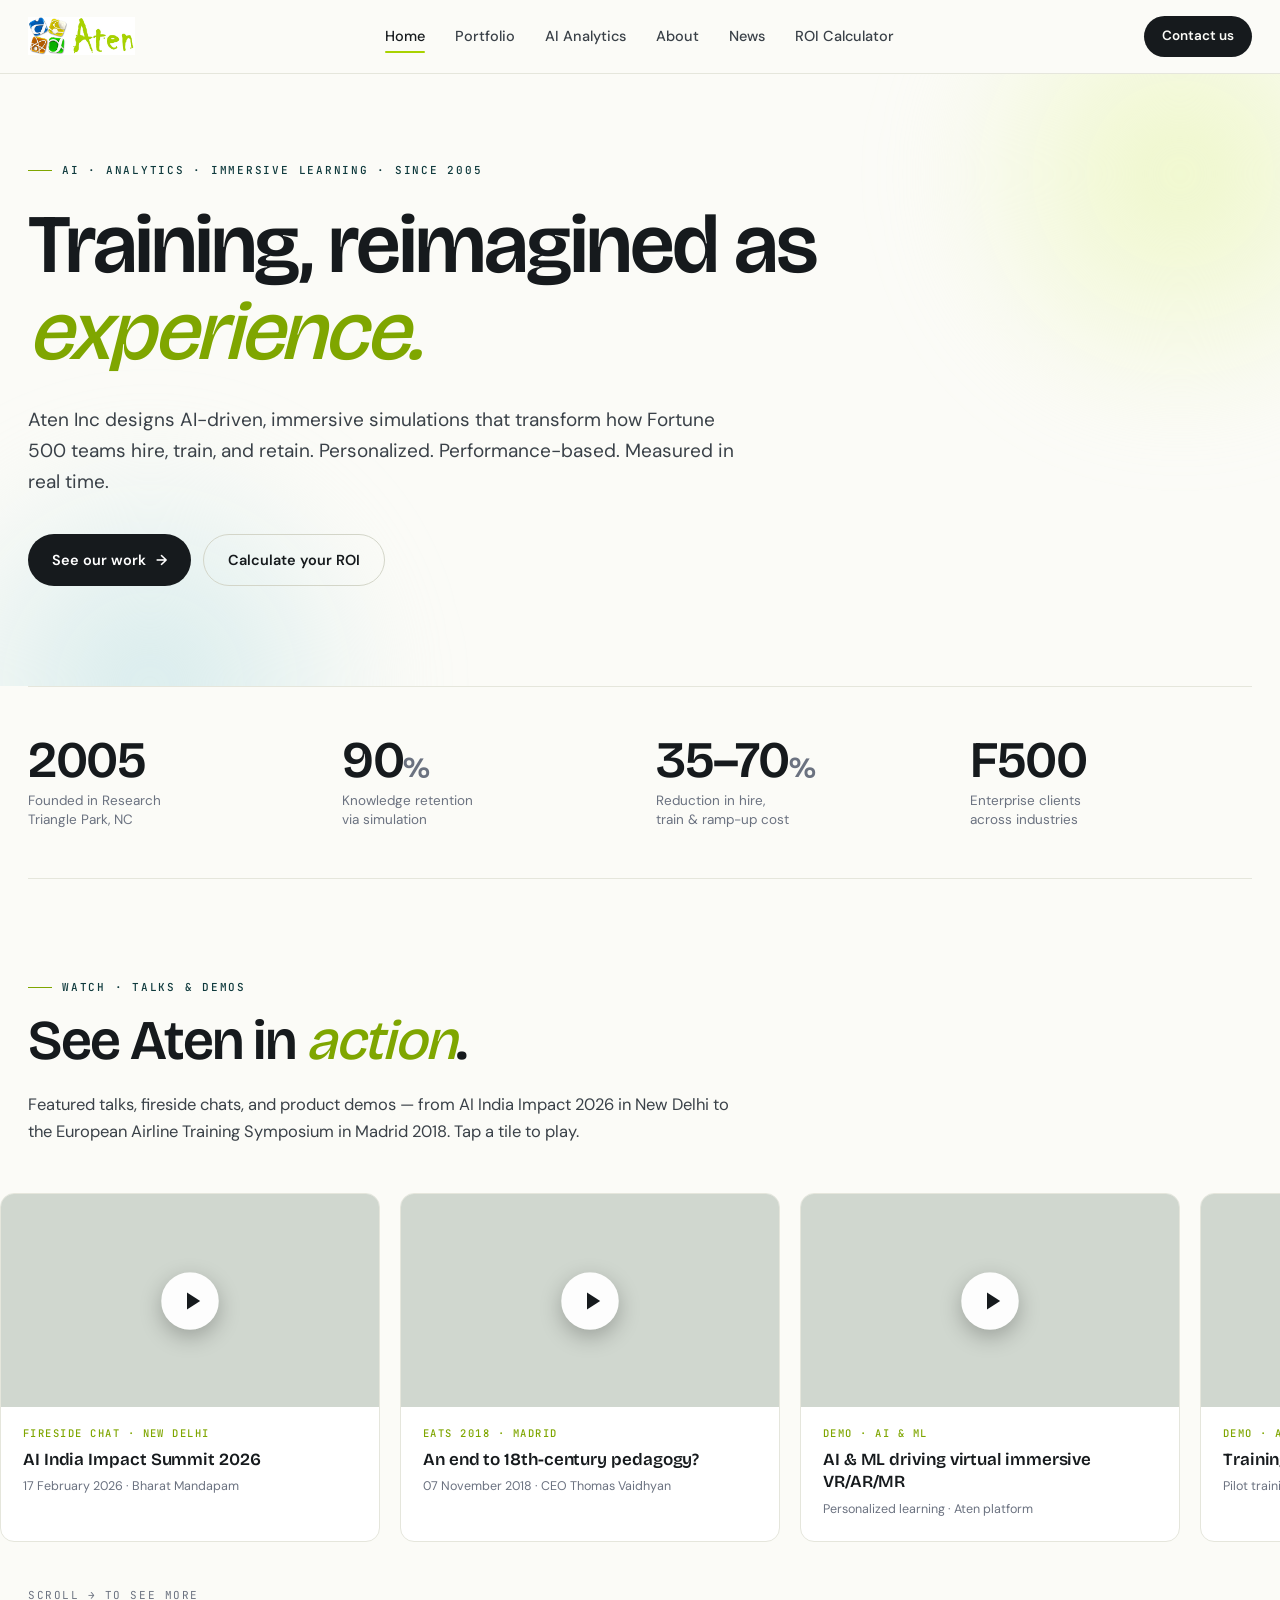
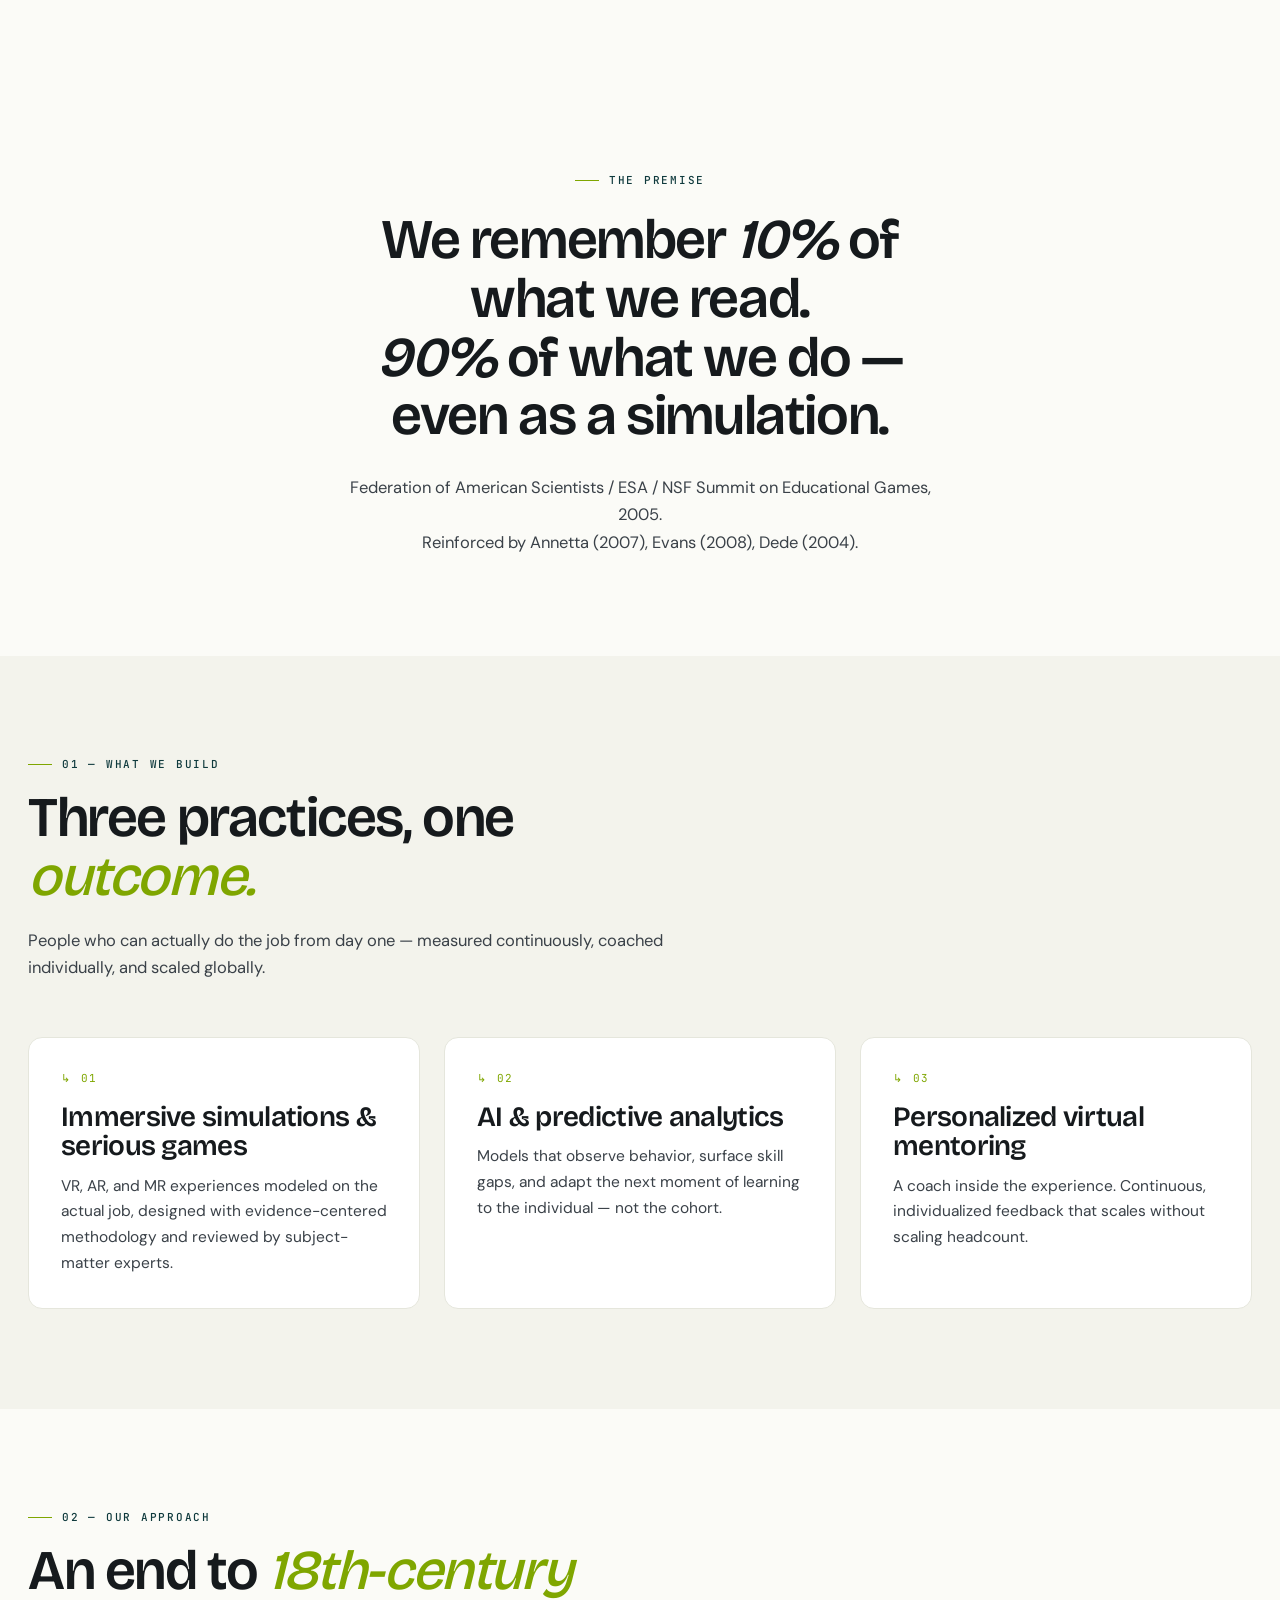
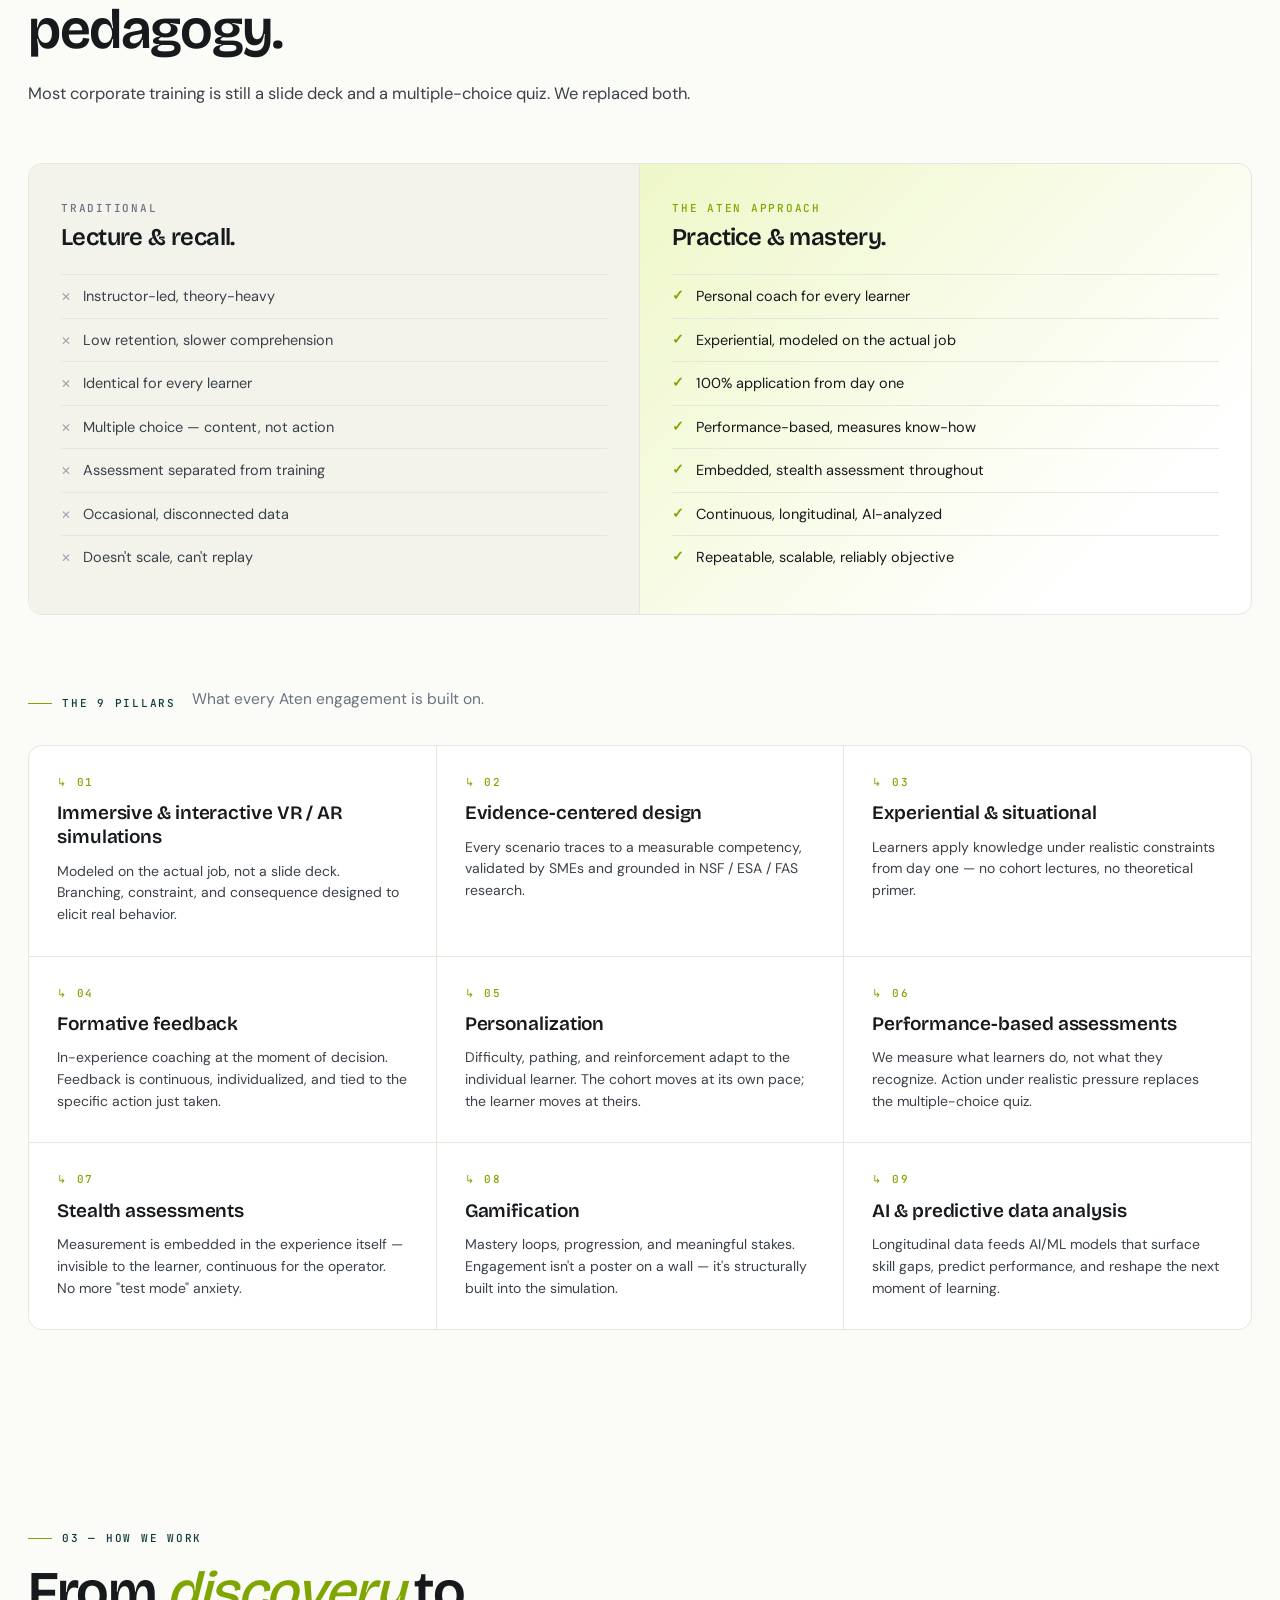
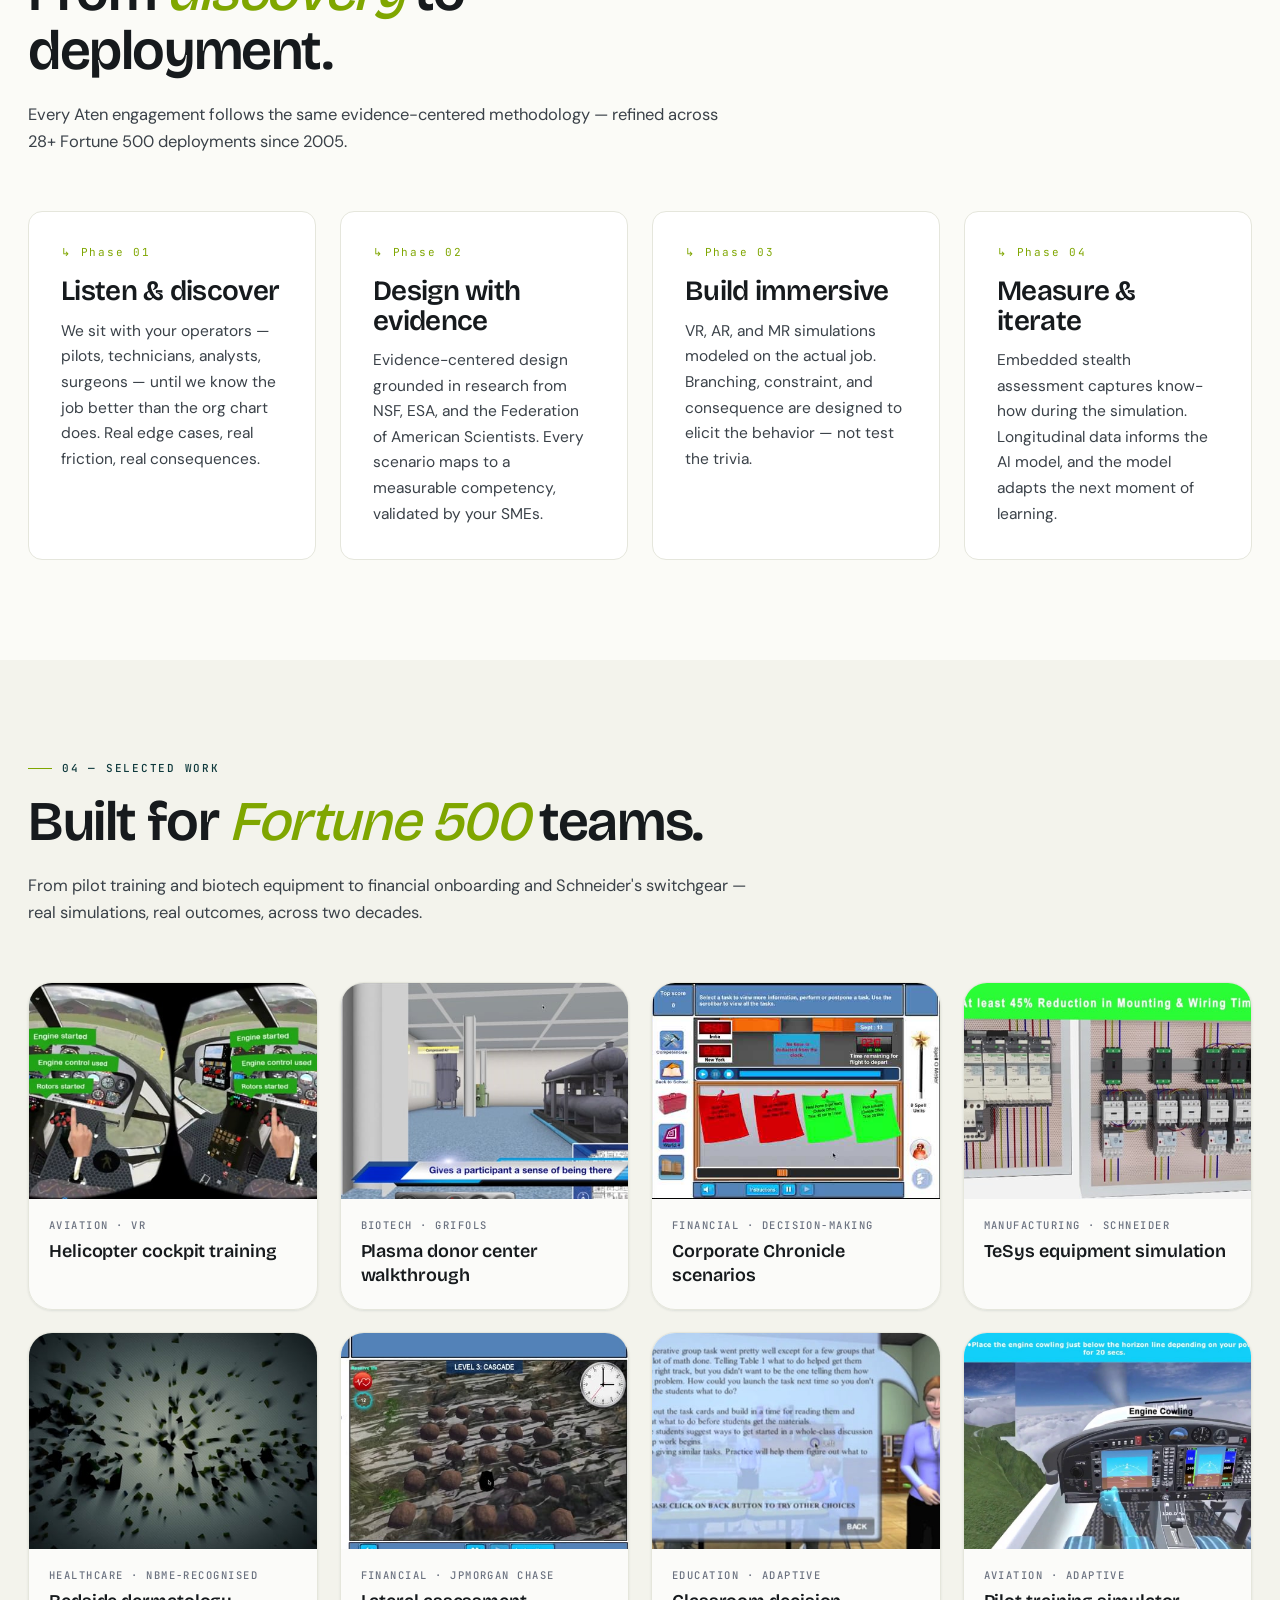
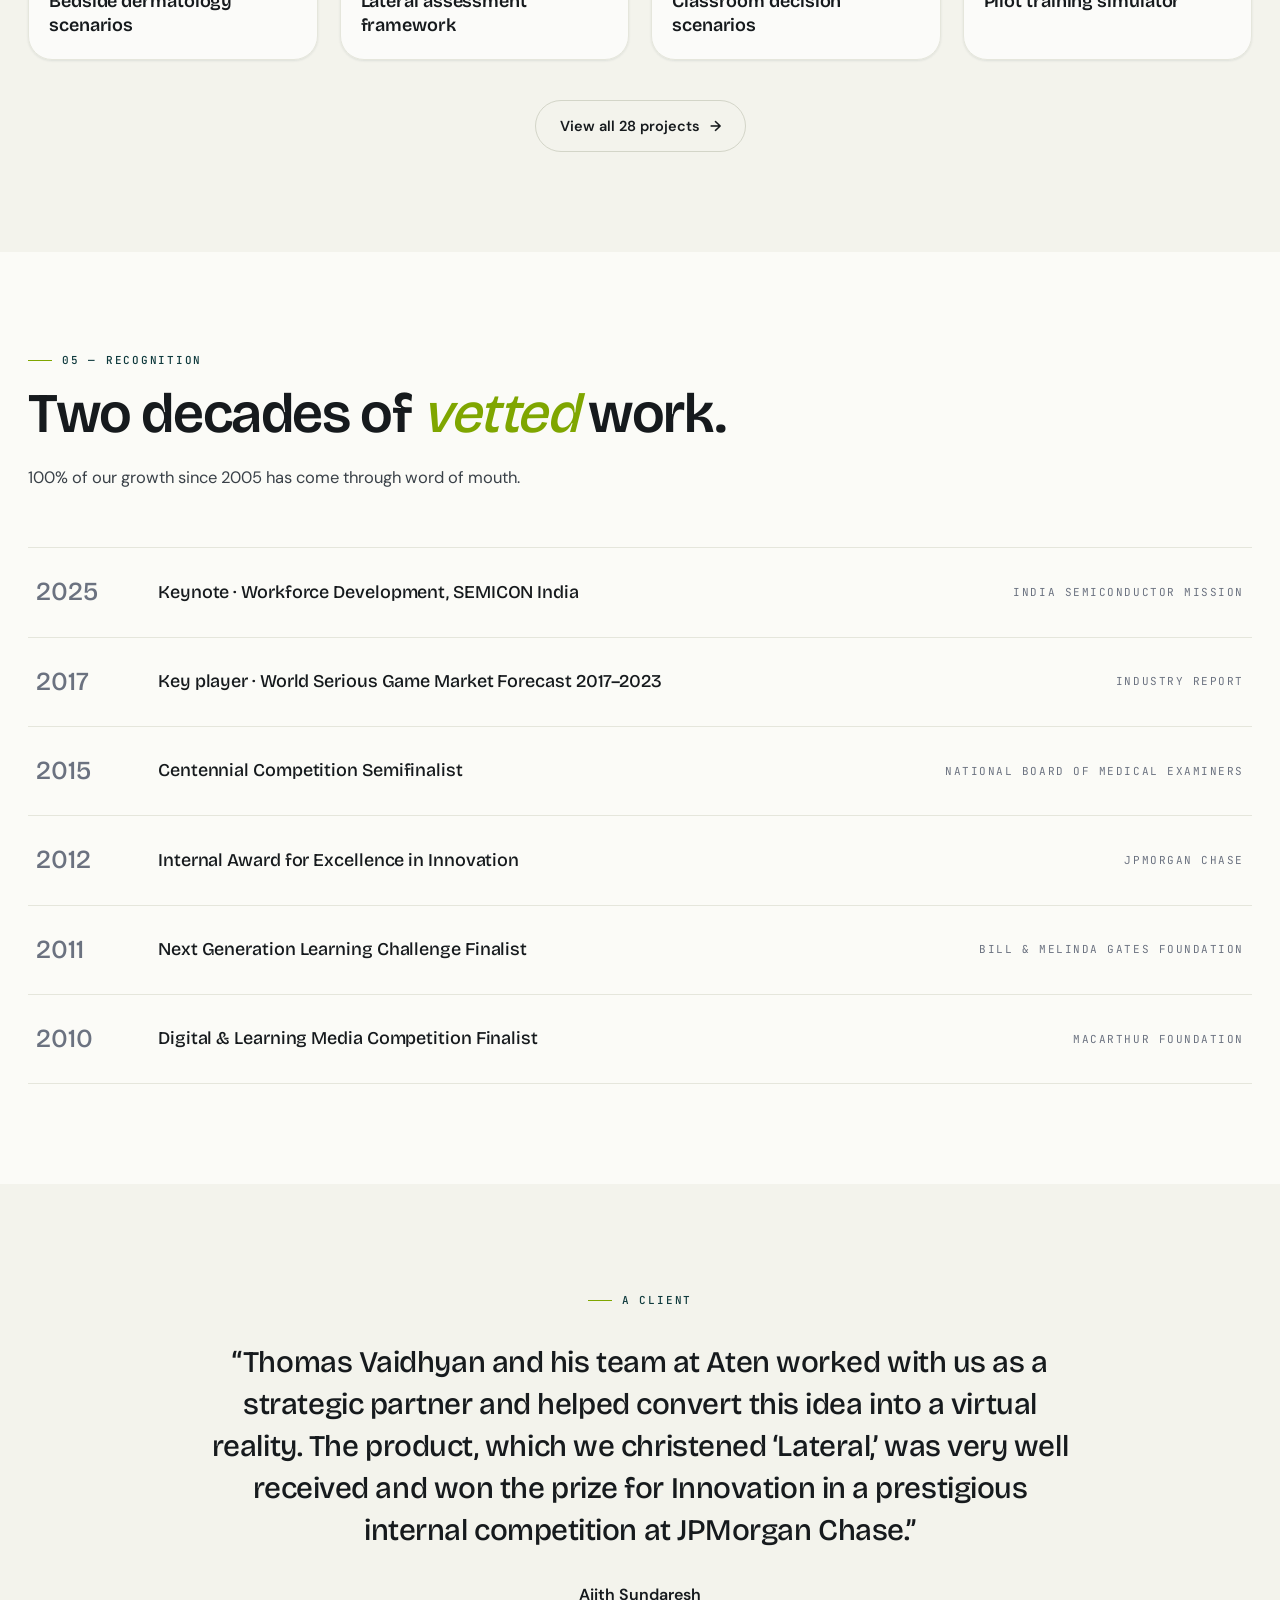
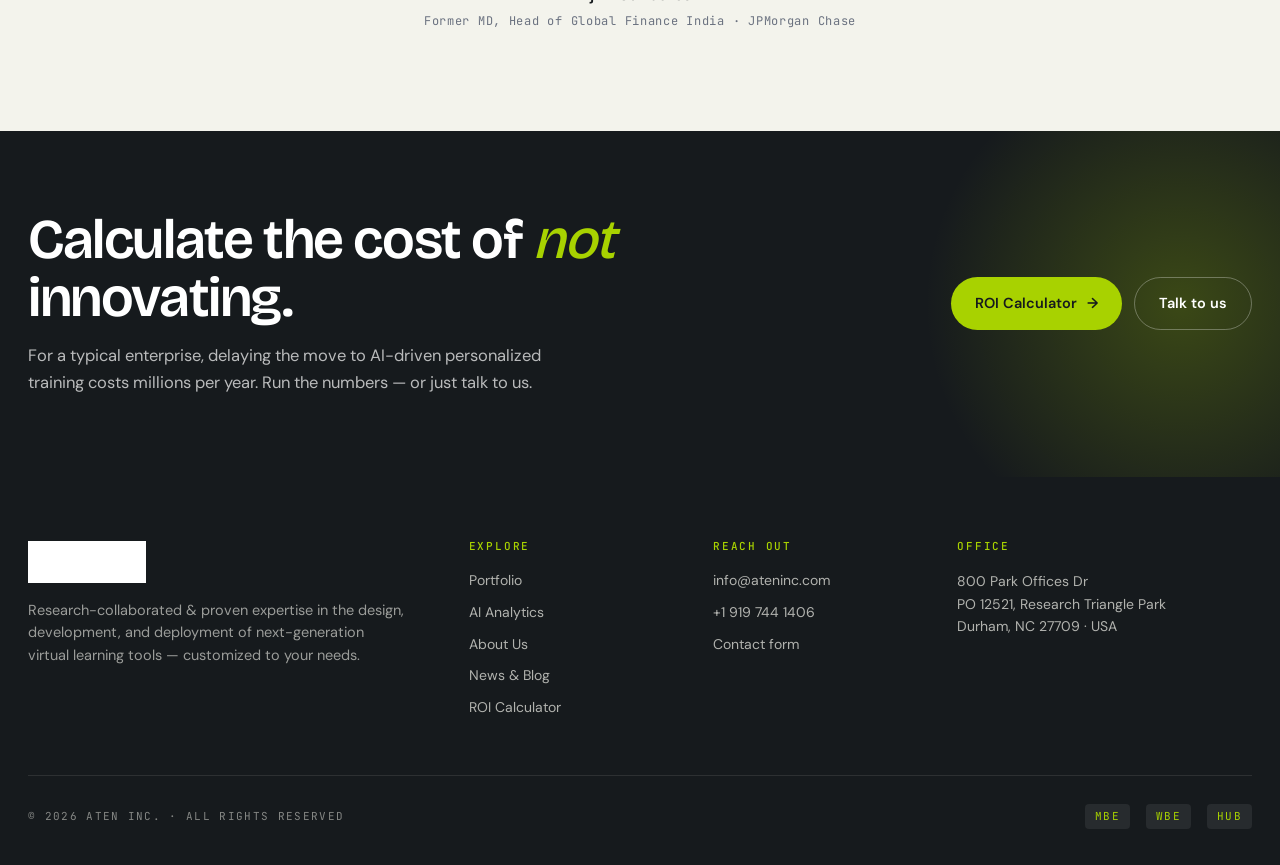
==== commit 456c2178: "Thumbnails" ====
--- a/index.html
+++ b/index.html
@@ -1528,7 +1528,7 @@
     <div class="work-grid">
       <a href="portfolio.html#helicopter" class="work-card scroll-reveal">
         <div class="work-img-wrap">
-          <img src="https://www.ateninc.com/img/Helicopter.jpg" alt="Helicopter VR cockpit training environment" loading="lazy" />
+          <img src="assets/thumbs/helicopter.jpg" alt="Helicopter VR cockpit training environment" loading="lazy" />
         </div>
         <figcaption class="work-cap">
           <p class="work-tag">Aviation · VR</p>
@@ -1538,7 +1538,7 @@
 
       <a href="portfolio.html#donor-center" class="work-card scroll-reveal">
         <div class="work-img-wrap">
-          <img src="https://www.ateninc.com/img/AutoNFF.jpg" alt="Grifols donor center automated walkthrough" loading="lazy" />
+          <img src="assets/thumbs/donor-center.jpg" alt="Grifols donor center automated walkthrough" loading="lazy" />
         </div>
         <figcaption class="work-cap">
           <p class="work-tag">Biotech · Grifols</p>
@@ -1548,7 +1548,7 @@
 
       <a href="portfolio.html#chronicle" class="work-card scroll-reveal">
         <div class="work-img-wrap">
-          <img src="https://www.ateninc.com/img/portfolio/corporate_cronicle-1.jpg" alt="Corporate Chronicle financial training scenarios" loading="lazy" />
+          <img src="assets/thumbs/chronicle.jpg" alt="Corporate Chronicle financial training scenarios" loading="lazy" />
         </div>
         <figcaption class="work-cap">
           <p class="work-tag">Financial · Decision-making</p>
@@ -1558,7 +1558,7 @@
 
       <a href="portfolio.html#schneider-tesys" class="work-card scroll-reveal">
         <div class="work-img-wrap">
-          <img src="https://www.ateninc.com/img/teSys.jpg" alt="Schneider Electric TeSys equipment simulation" loading="lazy" />
+          <img src="assets/thumbs/schneider-tesys.jpg" alt="Schneider Electric TeSys equipment simulation" loading="lazy" />
         </div>
         <figcaption class="work-cap">
           <p class="work-tag">Manufacturing · Schneider</p>
@@ -1568,7 +1568,7 @@
 
       <a href="portfolio.html#dermatology" class="work-card scroll-reveal">
         <div class="work-img-wrap">
-          <img src="https://www.ateninc.com/img/portfolio/Dermatology.jpg" alt="Derma Doc bedside dermatology assessment" loading="lazy" />
+          <img src="assets/thumbs/dermatology.jpg" alt="Derma Doc bedside dermatology assessment" loading="lazy" />
         </div>
         <figcaption class="work-cap">
           <p class="work-tag">Healthcare · NBME-recognised</p>
@@ -1578,7 +1578,7 @@
 
       <a href="portfolio.html#lateral-framework" class="work-card scroll-reveal">
         <div class="work-img-wrap">
-          <img src="https://www.ateninc.com/img/portfolio/lateral01.png" alt="Lateral Framework JPMorgan Chase award winner" loading="lazy" />
+          <img src="assets/thumbs/lateral-framework.jpg" alt="Lateral Framework JPMorgan Chase award winner" loading="lazy" />
         </div>
         <figcaption class="work-cap">
           <p class="work-tag">Financial · JPMorgan Chase</p>
@@ -1588,7 +1588,7 @@
 
       <a href="portfolio.html#classroom" class="work-card scroll-reveal">
         <div class="work-img-wrap">
-          <img src="https://www.ateninc.com/img/portfolio/classroom01.png" alt="Classroom teacher training simulation" loading="lazy" />
+          <img src="assets/thumbs/classroom.jpg" alt="Classroom teacher training simulation" loading="lazy" />
         </div>
         <figcaption class="work-cap">
           <p class="work-tag">Education · Adaptive</p>
@@ -1598,7 +1598,7 @@
 
       <a href="portfolio.html#pilot" class="work-card scroll-reveal">
         <div class="work-img-wrap">
-          <img src="https://www.ateninc.com/img/portfolio/pilot.jpg" alt="Pilot adaptive training simulator" loading="lazy" />
+          <img src="assets/thumbs/pilot.jpg" alt="Pilot adaptive training simulator" loading="lazy" />
         </div>
         <figcaption class="work-cap">
           <p class="work-tag">Aviation · Adaptive</p>
